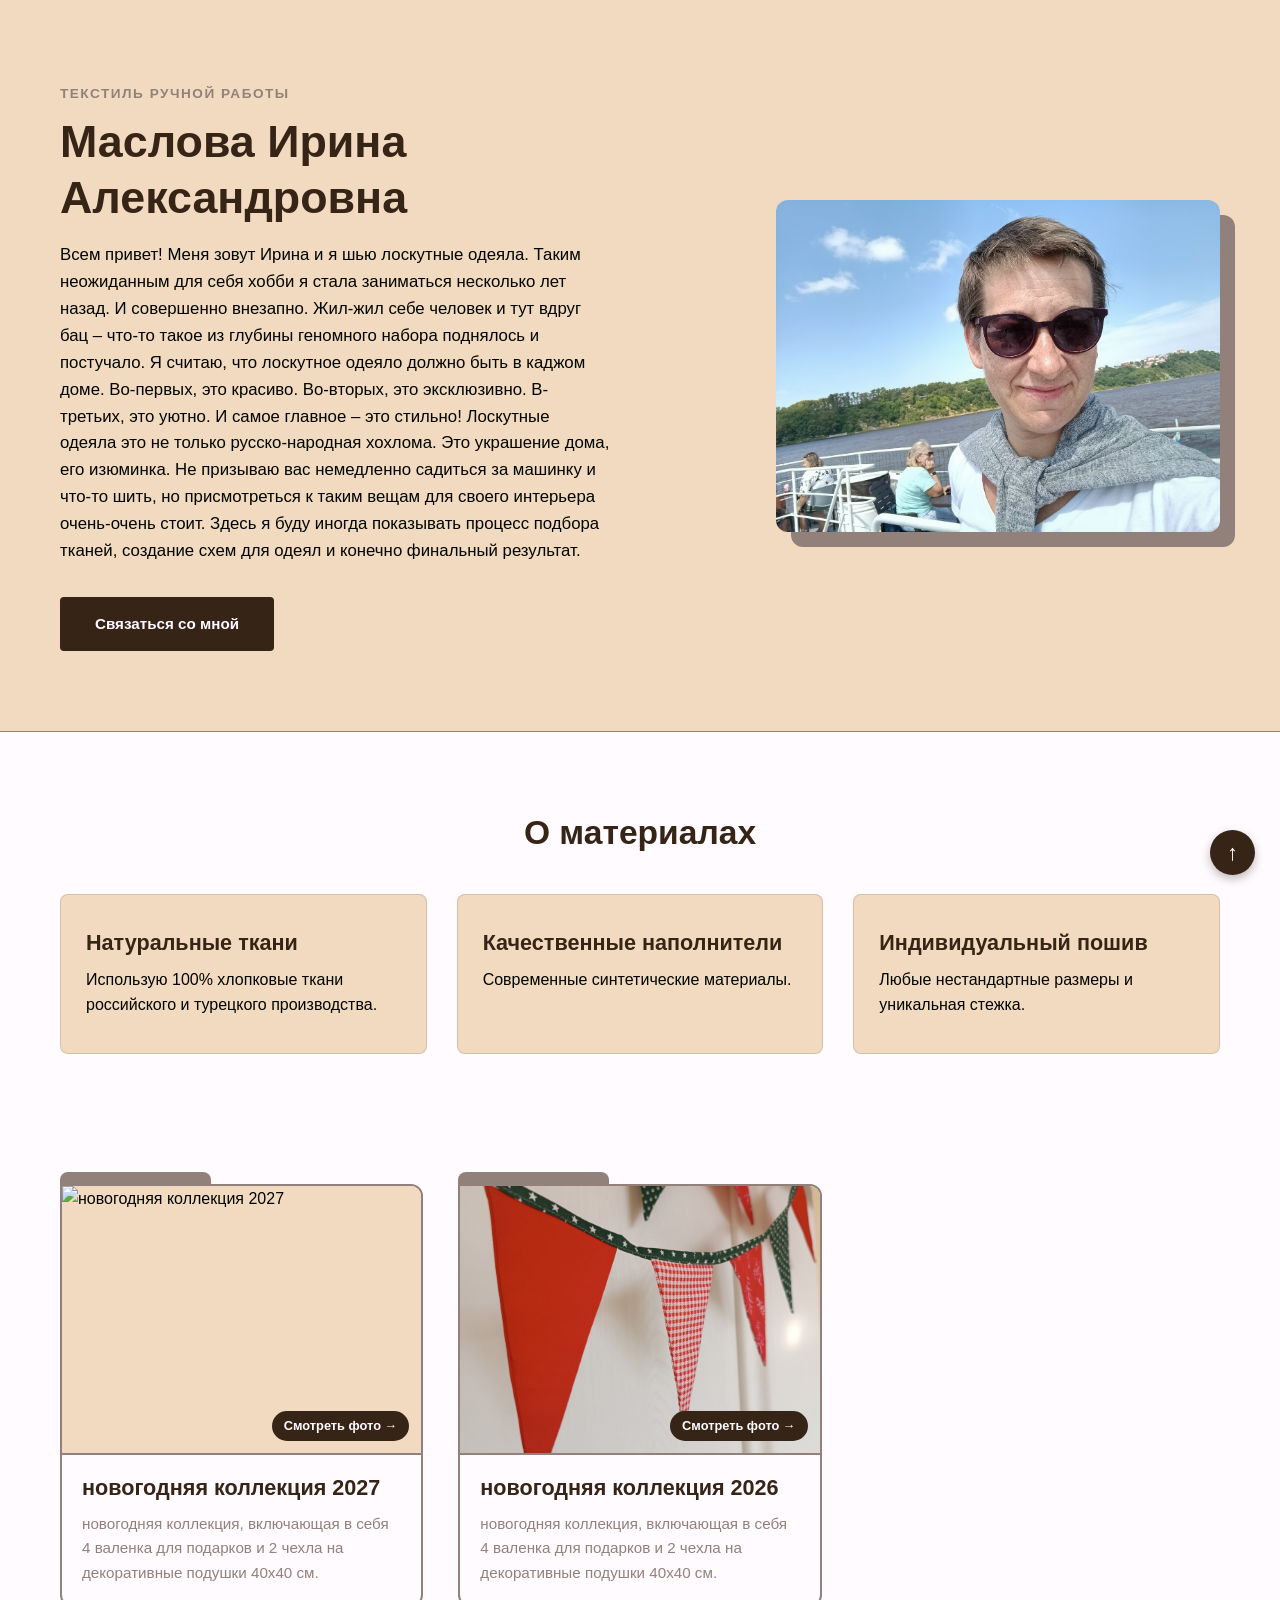
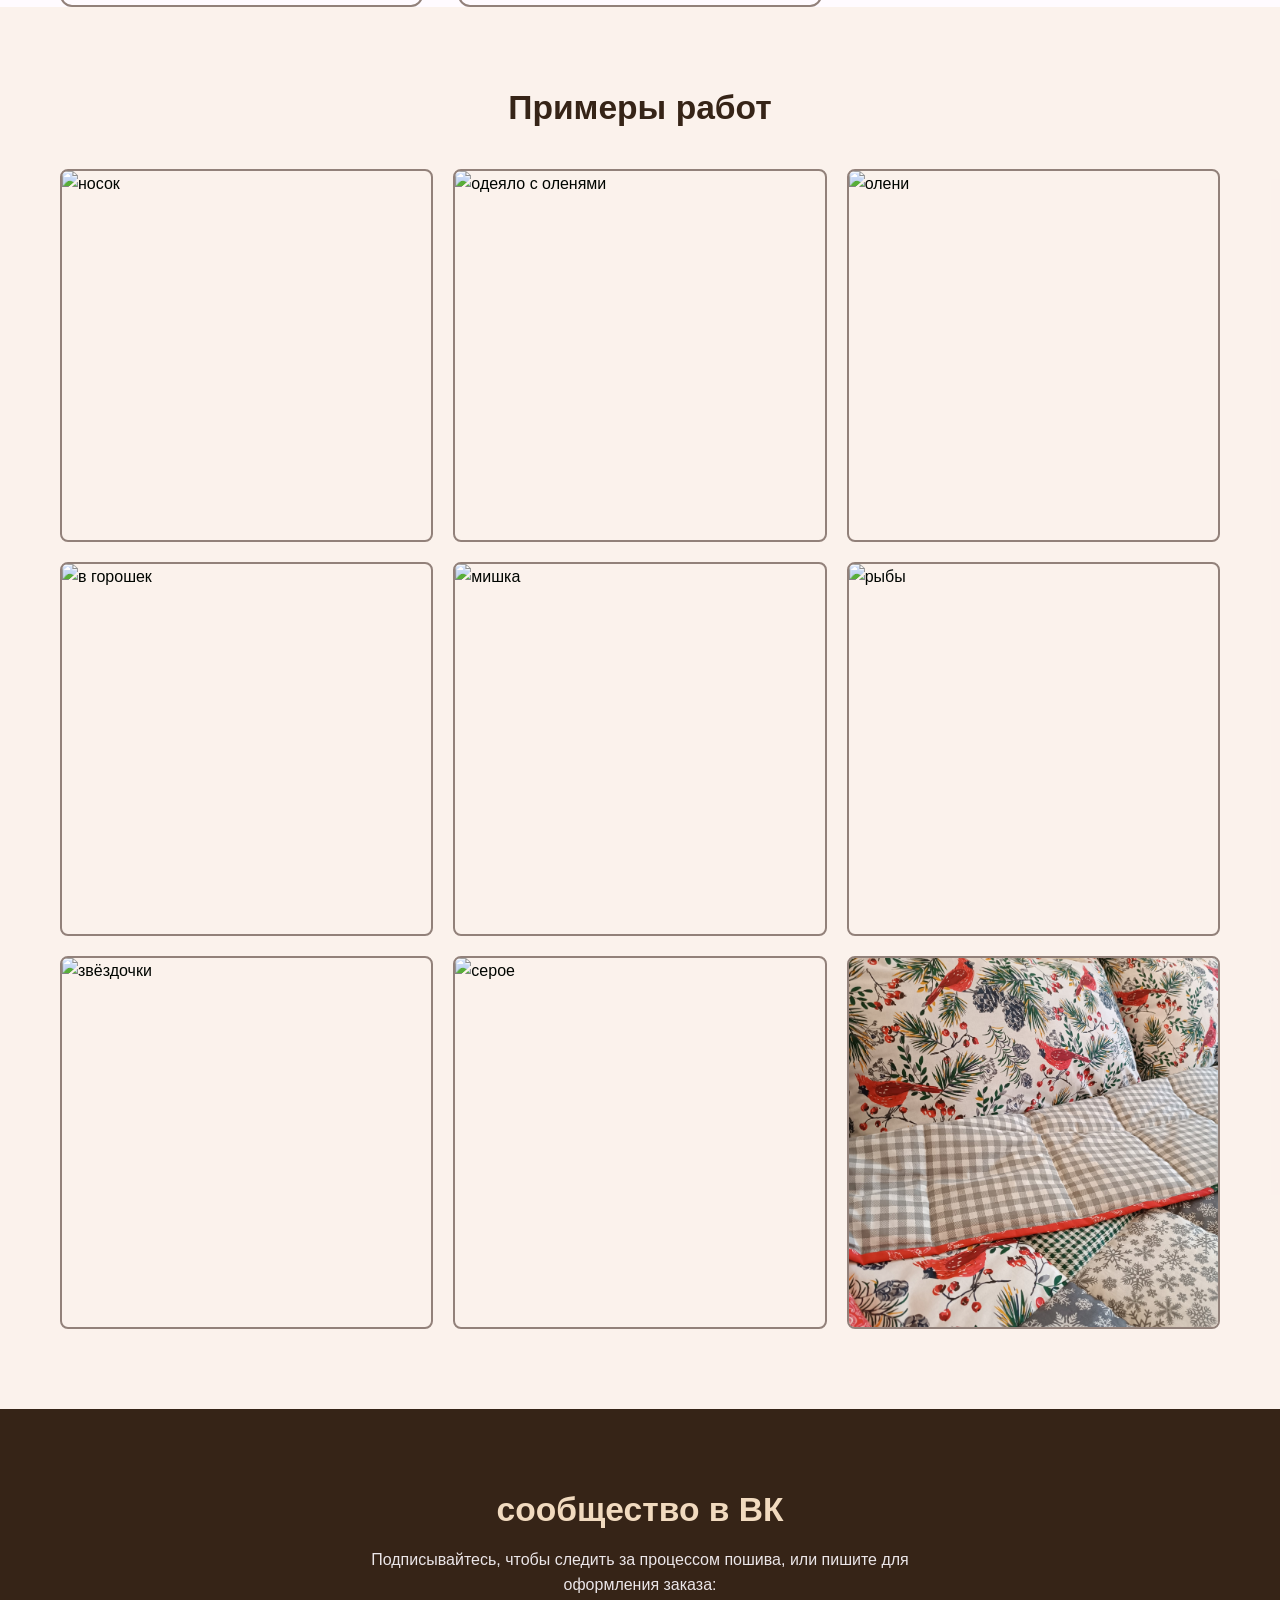
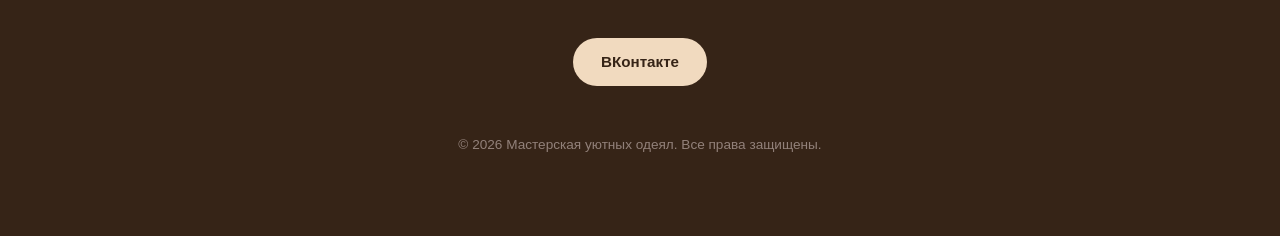
==== index.html @ 084b2f75 "Add files via upload" ====
<!DOCTYPE html>
<html lang="ru">
<head>
    <link rel="icon" type="image/png" href="icon.jpg">
    <meta charset="UTF-8">
    <meta name="viewport" content="width=device-width, initial-scale=1.0">
    <title>Мастерская уютных одеял | Маслова Ирина</title>
    <link rel="stylesheet" href="style for index.css">
</head>
<body>

    <!-- ШАПКА САЙТА (О мастере + портрет) -->
    <header class="hero">
        <div class="container hero-grid">
            <div class="hero-content">
                <span class="subtitle">текстиль ручной работы</span>
                <h1>Маслова Ирина Александровна</h1>
                <p class="bio">
                    Всем привет! Меня зовут Ирина и я шью лоскутные одеяла. Таким неожиданным для себя хобби я стала заниматься несколько лет назад. И совершенно внезапно. Жил-жил себе человек и тут вдруг бац – что-то такое из глубины геномного набора поднялось и постучало.
Я считаю, что лоскутное одеяло должно быть в каджом доме. Во-первых, это красиво. Во-вторых, это эксклюзивно. В-третьих, это уютно. И самое главное – это стильно! Лоскутные одеяла это не только русско-народная хохлома. Это украшение дома, его изюминка. Не призываю вас немедленно садиться за машинку и что-то шить, но присмотреться к таким вещам для своего интерьера очень-очень стоит. Здесь я буду иногда показывать процесс подбора тканей, создание схем для одеял и конечно финальный результат.
                </p>
                <a href="#contacts" class="btn">Связаться со мной</a>
            </div>
            <div class="hero-image">
                <!-- Замените ссылку на реальное фото портрета мастера -->
                <img src="портрет.jpg" alt="Портрет мастера">
            </div>
        </div>
    </header>

    <!-- СОДЕРЖАНИЕ (О работе, материалах, преимуществах) -->
    <section class="about" id="about">
        <div class="container">
            <h2>О материалах</h2>
            <div class="features-grid">
                <div class="feature-card">
                    <h3>Натуральные ткани</h3>
                    <p>Использую 100% хлопковые ткани российского и турецкого производства.</p>
                </div>

                <div class="feature-card">
                    <h3>Качественные наполнители</h3>
                    <p>Современные синтетические материалы.</p>
                </div>

                <div class="feature-card">
                    <h3>Индивидуальный пошив</h3>
                    <p>Любые нестандартные размеры и уникальная стежка.</p>
                </div>
            </div>
        </div>
    </section>

<!-- контейнер папки -->
<div class="container">
    <div class="folders-grid">
        <!-- папка с новогодней коллекцией -->
        <a href="album-1.html" class="photo-block">
            <div class="photo-block-image">
                <img src="foto 10.jpg" alt="новогодняя коллекция 2027" loading="lazy">
                <span class="photo-count">Смотреть фото →</span>
            </div>
            <div class="photo-block-text">
                <h3>новогодняя коллекция 2027</h3>
                <p>новогодняя коллекция, включающая в себя 4 валенка для подарков и 2 чехла на декоративные подушки 40х40 см.</p>
            </div>
        </a>

        <!--папка 2-->
        <a href="album-2.html" class="photo-block">
            <div class="photo-block-image">
                <img src="foto 19.jpg" alt="новогодняя коллекция 2026" loading="lazy">
                <span class="photo-count">Смотреть фото →</span>
            </div>
            <div class="photo-block-text">
                <h3>новогодняя коллекция 2026</h3>
                <p>новогодняя коллекция, включающая в себя 4 валенка для подарков и 2 чехла на декоративные подушки 40х40 см.</p>
            </div>
        </a>

        </a>
    </div>
</div>

    <!-- ГАЛЕРЕЯ РАБОТ -->
    <section class="gallery" id="gallery">
        <div class="container">
            <h2>Примеры работ</h2>
            <div class="gallery-grid">
                <!-- Замените ссылки на реальные фото одеял -->
                <div class="gallery-item">
                    <img src="foto 1 'носок'.jpg" alt="носок">
                </div>
                <div class="gallery-item">
                    <img src="foto 2.jpg" alt="одеяло с оленями">
                </div>
                <div class="gallery-item">
                    <img src="foto 3.jpg" alt="олени">
                </div>
                <div class="gallery-item">
                    <img src="foto 4.jpg" alt="в горошек">
                </div>
                <div class="gallery-item">
                    <img src="foto 14.png" alt="мишка">
                </div>
                <div class="gallery-item">
                    <img src="foto 6.jpg" alt="рыбы">
                </div>
                <div class="gallery-item">
                    <img src="foto 9.jpg" alt="звёздочки">
                </div>
                <div class="gallery-item">
                    <img src="foto 5.jpg" alt="серое">
                </div>

                <div class="gallery-item">
                    <img src="foto 20.jpg" alt="с птицами">
                </div>
            </div>
        </div>
    </section>

    <!-- БЛОК ССЫЛОК НА ОФИЦИАЛЬНЫЕ СТРАНИЦЫ -->
    <footer class="contacts" id="contacts">
        <div class="container">
            <h2>сообщество в ВК</h2>
            <p class="contacts-desc">Подписывайтесь, чтобы следить за процессом пошива, или пишите для оформления заказа:</p>
            <div class="social-links">
                <a href="https://vk.ru/club227443280" target="_blank" class="social-btn">ВКонтакте</a>
            </div>
            <p class="copyright">© 2026 Мастерская уютных одеял. Все права защищены.</p>
        </div>
    </footer>

    <a href="#" class="back-to-top" title="Наверх">↑</a>

</body>
</html>
---- style for index.css ----
/* ЦВЕТОВАЯ ПАЛИТРА */
:root {
    --snow: #FFFBFF;         /* Светлый фон */
    --almond-cream: #F1DABF; /* Теплый кремовый акцент */
    --taupe: #92817A;        /* Приглушенный серо-коричневый */
    --dark-coffee: #362417;  /* Основной темный цвет (заголовки, футер) */
    --black: #000500;        /* Глубокий черный для основного текста */
}

/* БАЗОВЫЕ НАСТРОЙКИ */
* {
    margin: 0;
    padding: 0;
    box-sizing: border-box;
}

html {
    scroll-behavior: smooth;
}

body {
    font-family: Tahoma, Verdana, Geneva, sans-serif;
    background-color: var(--snow);
    color: var(--black);
    line-height: 1.6;
}

h1, h2, h3 {
    font-family: Tahoma, Verdana, Geneva, sans-serif;
    color: var(--dark-coffee);
    font-weight: bold;
    line-height: 1.25;
}

h1 {
    font-size: 2.8rem;
    margin-bottom: 1rem;
}

h2 {
    font-size: 2.1rem;
    text-align: center;
    margin-bottom: 2.5rem;
}

h3 {
    font-size: 1.35rem;
    margin-bottom: 0.6rem;
}

.container {
    width: 100%;
    max-width: 1200px;
    margin: 0 auto;
    padding: 0 20px;
}

section, header, footer {
    padding: 80px 0;
}

/* 1. ШАПКА ГЛАВНОЙ СТРАНИЦЫ */
.hero {
    background-color: var(--almond-cream);
    border-bottom: 1px solid var(--taupe);
}

.hero-grid {
    display: grid;
    grid-template-columns: 1.2fr 0.8fr;
    gap: 50px;
    align-items: center;
}

.subtitle {
    display: inline-block;
    text-transform: uppercase;
    letter-spacing: 1.5px;
    font-size: 0.85rem;
    color: var(--taupe);
    font-weight: bold;
    margin-bottom: 0.6rem;
}

.bio {
    font-size: 1.05rem;
    margin-bottom: 2rem;
    color: var(--black);
    max-width: 550px;
}

.btn {
    display: inline-block;
    background-color: var(--dark-coffee);
    color: var(--snow);
    padding: 15px 35px;
    text-decoration: none;
    border-radius: 4px;
    font-weight: bold;
    font-size: 0.95rem;
    transition: background-color 0.3s ease, transform 0.2s ease;
}

.btn:hover {
    background-color: var(--black);
    transform: translateY(-2px);
}

.hero-image img {
    width: 100%;
    height: auto;
    border-radius: 12px;
    box-shadow: 15px 15px 0px var(--taupe);
    display: block;
}

/* 2. СОДЕРЖАНИЕ (О РАБОТЕ) */
.about {
    background-color: var(--snow);
}

.features-grid {
    display: grid;
    grid-template-columns: repeat(3, 1fr);
    gap: 30px;
}

.feature-card {
    background-color: var(--almond-cream);
    padding: 35px 25px;
    border-radius: 8px;
    border: 1px solid rgba(146, 129, 122, 0.3);
    transition: transform 0.3s ease;
}

.feature-card:hover {
    transform: translateY(-5px);
}

/* 3. ГАЛЕРЕЯ: ПАПКИ НА ГЛАВНОЙ СТРАНИЦЕ */
.gallery {
    background-color: rgba(241, 218, 191, 0.3);
}

.folders-grid {
    display: grid;
    grid-template-columns: repeat(3, 1fr);
    gap: 35px;
    padding-top: 15px;
}

.folder-card,
.photo-block {
    position: relative;
    display: block;
    text-decoration: none;
    color: var(--black);
    background-color: var(--snow);
    border: 2px solid var(--taupe);
    border-radius: 0 12px 12px 12px;
    width: 100%;
    transition: transform 0.3s ease, box-shadow 0.3s ease, border-color 0.3s ease;
}

/* Ограничение размера, если папка стоит отдельно вне сетки */
.photo-block {
    /* Отступ для второго ряда папок */
    .container + .container .folders-grid,
    .folders-grid + .folders-grid {
    margin-top: 35px;
}

    margin-top: 35px; /* Отступ сверху от предыдущего ряда папок */
}

/* Визуальный "язычок" папки сверху слева */
.folder-card::before,
.photo-block::before {
    content: "";
    position: absolute;
    top: -14px;
    left: -2px;
    width: 42%;
    height: 14px;
    background-color: var(--taupe);
    border-radius: 8px 8px 0 0;
    transition: background-color 0.3s ease;
}

.folder-card:hover,
.photo-block:hover {
    transform: translateY(-6px);
    box-shadow: 0 12px 24px rgba(54, 36, 23, 0.15);
    border-color: var(--dark-coffee);
}

.folder-card:hover::before,
.photo-block:hover::before {
    background-color: var(--dark-coffee);
}

.folder-cover,
.photo-block-image {
    position: relative;
    width: 100%;
    aspect-ratio: 4 / 3;
    overflow: hidden;
    border-radius: 0 10px 0 0;
    background-color: var(--almond-cream);
    border-bottom: 2px solid var(--taupe);
}

.folder-cover img,
.photo-block-image img {
    width: 100%;
    height: 100%;
    object-fit: cover;
    display: block;
    transition: transform 0.4s ease;
}

.folder-card:hover .folder-cover img,
.photo-block:hover .photo-block-image img {
    transform: scale(1.05);
}

.folder-badge,
.photo-count {
    position: absolute;
    bottom: 12px;
    right: 12px;
    background-color: var(--dark-coffee);
    color: var(--snow);
    padding: 5px 12px;
    border-radius: 20px;
    font-size: 0.8rem;
    font-weight: bold;
}

.folder-info,
.photo-block-text {
    padding: 20px;
}

.folder-info p,
.photo-block-text p {
    font-size: 0.95rem;
    color: var(--taupe);
}

/* 4. ВНУТРЕННЯЯ СТРАНИЦА ПАПКИ (АЛЬБОМА) */
.album-header {
    background-color: var(--almond-cream);
    border-bottom: 1px solid var(--taupe);
    padding: 50px 0;
}

.back-link {
    display: inline-block;
    color: var(--dark-coffee);
    text-decoration: none;
    font-weight: bold;
    margin-bottom: 1.2rem;
    padding: 8px 16px;
    background-color: var(--snow);
    border-radius: 4px;
    border: 1px solid var(--taupe);
    transition: all 0.2s ease;
}

.back-link:hover {
    background-color: var(--dark-coffee);
    color: var(--snow);
}

.album-desc {
    font-size: 1.05rem;
    max-width: 700px;
}

.gallery-grid {
    display: grid;
    grid-template-columns: repeat(3, 1fr);
    gap: 20px;
}

.gallery-item {
    overflow: hidden;
    border-radius: 8px;
    aspect-ratio: 1 / 1;
    border: 2px solid var(--taupe);
}

.gallery-item img {
    width: 100%;
    height: 100%;
    object-fit: cover;
    transition: transform 0.4s ease;
    display: block;
}

.gallery-item:hover img {
    transform: scale(1.05);
}

/* 5. ССЫЛКИ НА ОФИЦИАЛЬНЫЕ СТРАНИЦЫ (ФУТЕР) */
.contacts {
    background-color: var(--dark-coffee);
    color: var(--snow);
    text-align: center;
}

.contacts h2 {
    color: var(--almond-cream);
    margin-bottom: 1rem;
}

.contacts-desc {
    max-width: 600px;
    margin: 0 auto 2.5rem auto;
    color: var(--snow);
    opacity: 0.9;
}

.social-links {
    display: flex;
    justify-content: center;
    flex-wrap: wrap;
    gap: 15px;
    margin-bottom: 3rem;
}

.social-btn {
    color: var(--dark-coffee);
    background-color: var(--almond-cream);
    text-decoration: none;
    padding: 12px 28px;
    border-radius: 30px;
    font-weight: bold;
    font-size: 0.95rem;
    transition: all 0.3s ease;
}

.social-btn:hover {
    background-color: var(--taupe);
    color: var(--snow);
}

.copyright {
    font-size: 0.85rem;
    color: var(--taupe);
}

/* КНОПКА НАВЕРХ */
.back-to-top {
    position: fixed;
    bottom: 25px;
    right: 25px;
    width: 45px;
    height: 45px;
    background-color: var(--dark-coffee);
    color: var(--snow);
    text-decoration: none;
    border-radius: 50%;
    display: flex;
    align-items: center;
    justify-content: center;
    font-size: 22px;
    box-shadow: 0 4px 10px rgba(54, 36, 23, 0.3);
    z-index: 1000;
    transition: background-color 0.3s, transform 0.2s;
}

.back-to-top:hover {
    background-color: var(--black);
    transform: translateY(-3px);
}

/* =========================================
   АДАПТАЦИЯ ПОД НОУТБУКИ, ПЛАНШЕТЫ И ТЕЛЕФОНЫ
   ========================================= */

@media (max-width: 992px) {
    h1 {
        font-size: 2.3rem;
    }
    .hero-grid {
        gap: 30px;
    }
    .features-grid, .folders-grid, .gallery-grid {
        grid-template-columns: repeat(2, 1fr);
    }
}

@media (max-width: 768px) {
    section, header, footer {
        padding: 50px 0;
    }
    h1 {
        font-size: 1.9rem;
    }
    h2 {
        font-size: 1.65rem;
    }
    .hero-grid {
        grid-template-columns: 1fr;
        text-align: center;
    }
    .bio {
        margin: 0 auto 2rem auto;
    }
    .hero-image {
        max-width: 350px;
        margin: 0 auto;
    }
    .hero-image img {
        box-shadow: 10px 10px 0px var(--taupe);
    }
    .features-grid, .folders-grid, .gallery-grid {
        grid-template-columns: 1fr;
    }
    .social-links {
        flex-direction: column;
        align-items: center;
    }
    .social-btn {
        width: 100%;
        max-width: 280px;
    }
}
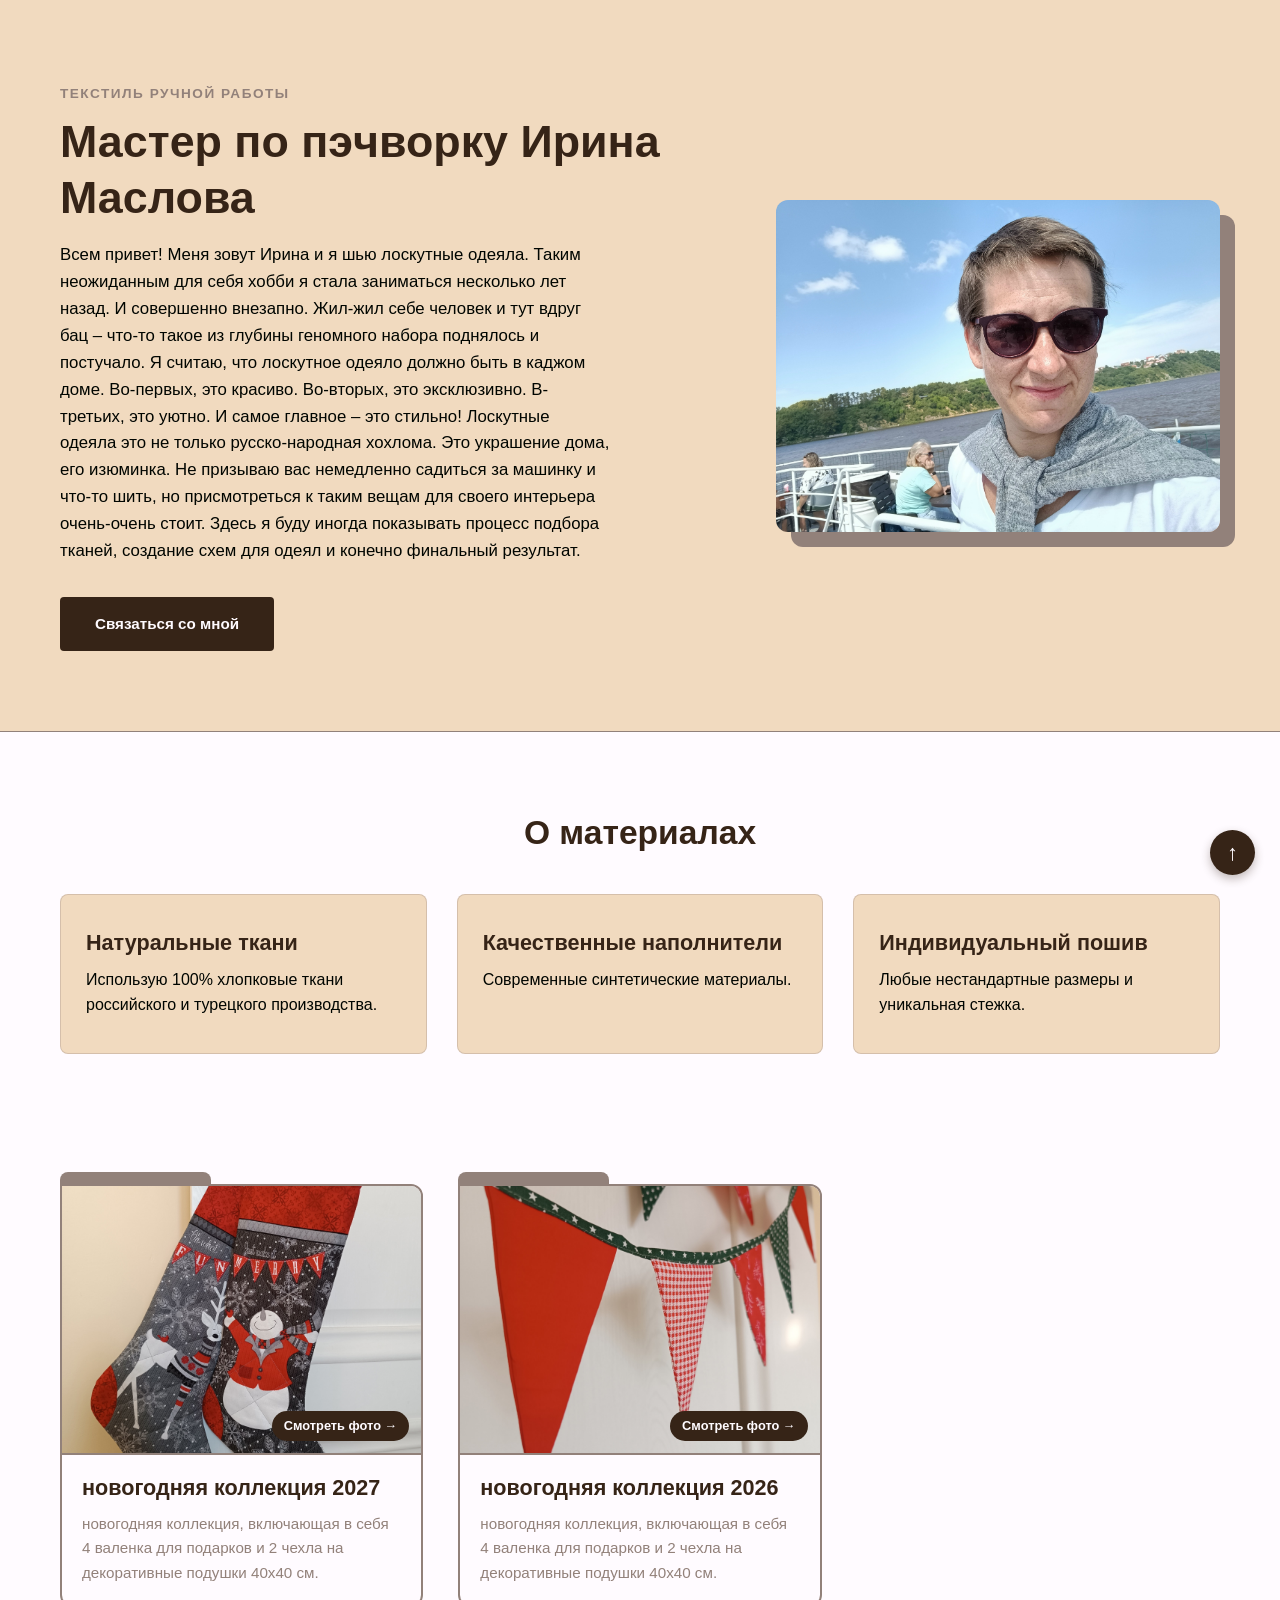
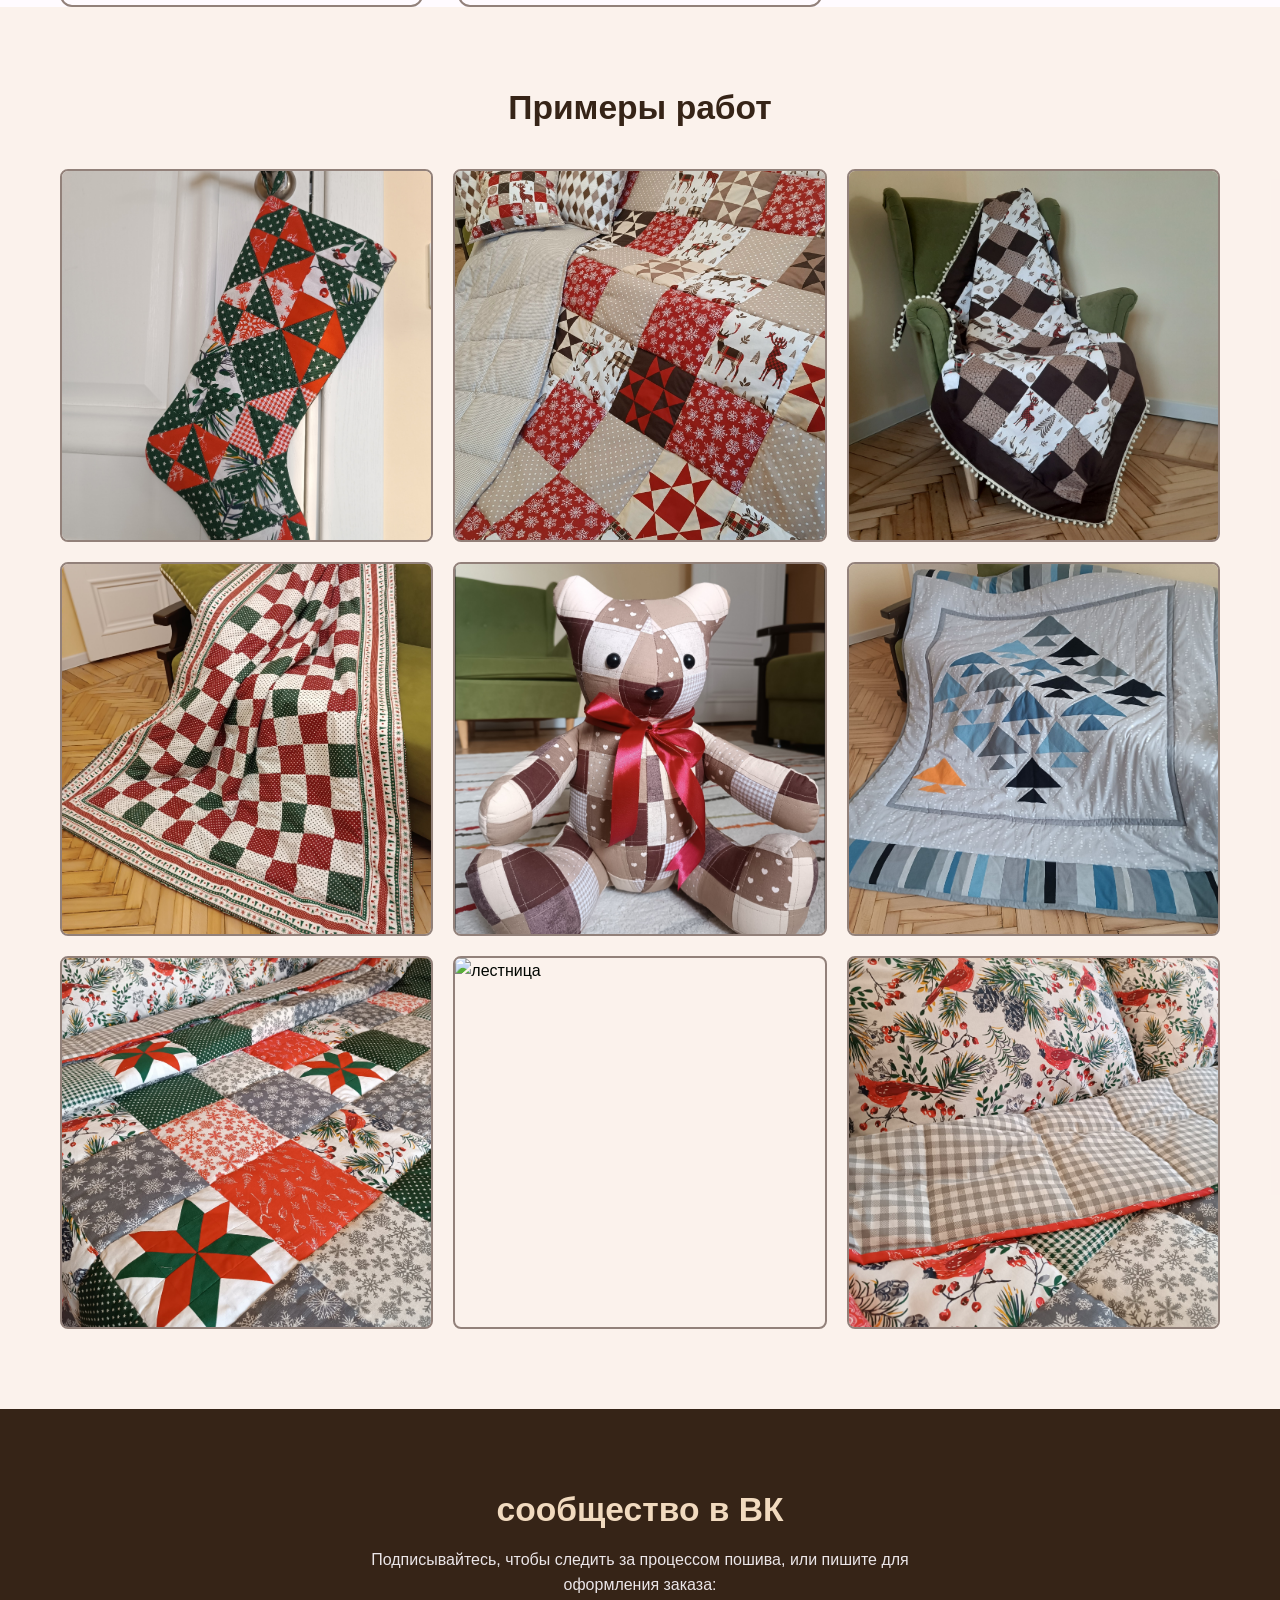
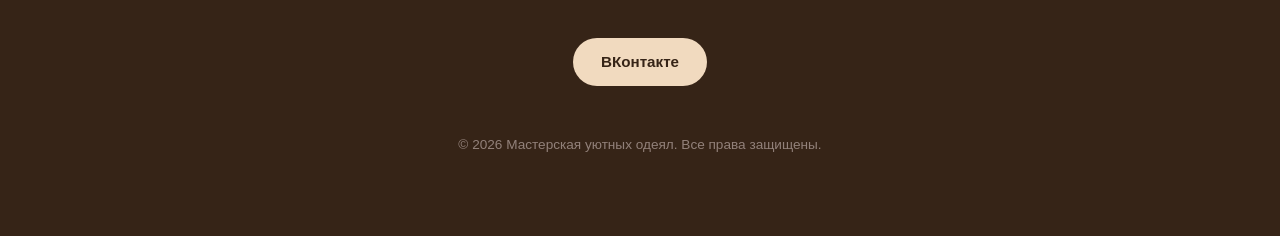
==== commit 0603959a: "Update index.html" ====
--- a/index.html
+++ b/index.html
@@ -14,7 +14,7 @@
         <div class="container hero-grid">
             <div class="hero-content">
                 <span class="subtitle">текстиль ручной работы</span>
-                <h1>Маслова Ирина Александровна</h1>
+                <h1>Мастер по пэчворку Ирина Маслова</h1>
                 <p class="bio">
                     Всем привет! Меня зовут Ирина и я шью лоскутные одеяла. Таким неожиданным для себя хобби я стала заниматься несколько лет назад. И совершенно внезапно. Жил-жил себе человек и тут вдруг бац – что-то такое из глубины геномного набора поднялось и постучало.
 Я считаю, что лоскутное одеяло должно быть в каджом доме. Во-первых, это красиво. Во-вторых, это эксклюзивно. В-третьих, это уютно. И самое главное – это стильно! Лоскутные одеяла это не только русско-народная хохлома. Это украшение дома, его изюминка. Не призываю вас немедленно садиться за машинку и что-то шить, но присмотреться к таким вещам для своего интерьера очень-очень стоит. Здесь я буду иногда показывать процесс подбора тканей, создание схем для одеял и конечно финальный результат.
@@ -110,7 +110,7 @@
                     <img src="foto 9.jpg" alt="звёздочки">
                 </div>
                 <div class="gallery-item">
-                    <img src="foto 5.jpg" alt="серое">
+                    <img src="на лестнице" alt="лестница">
                 </div>
 
                 <div class="gallery-item">
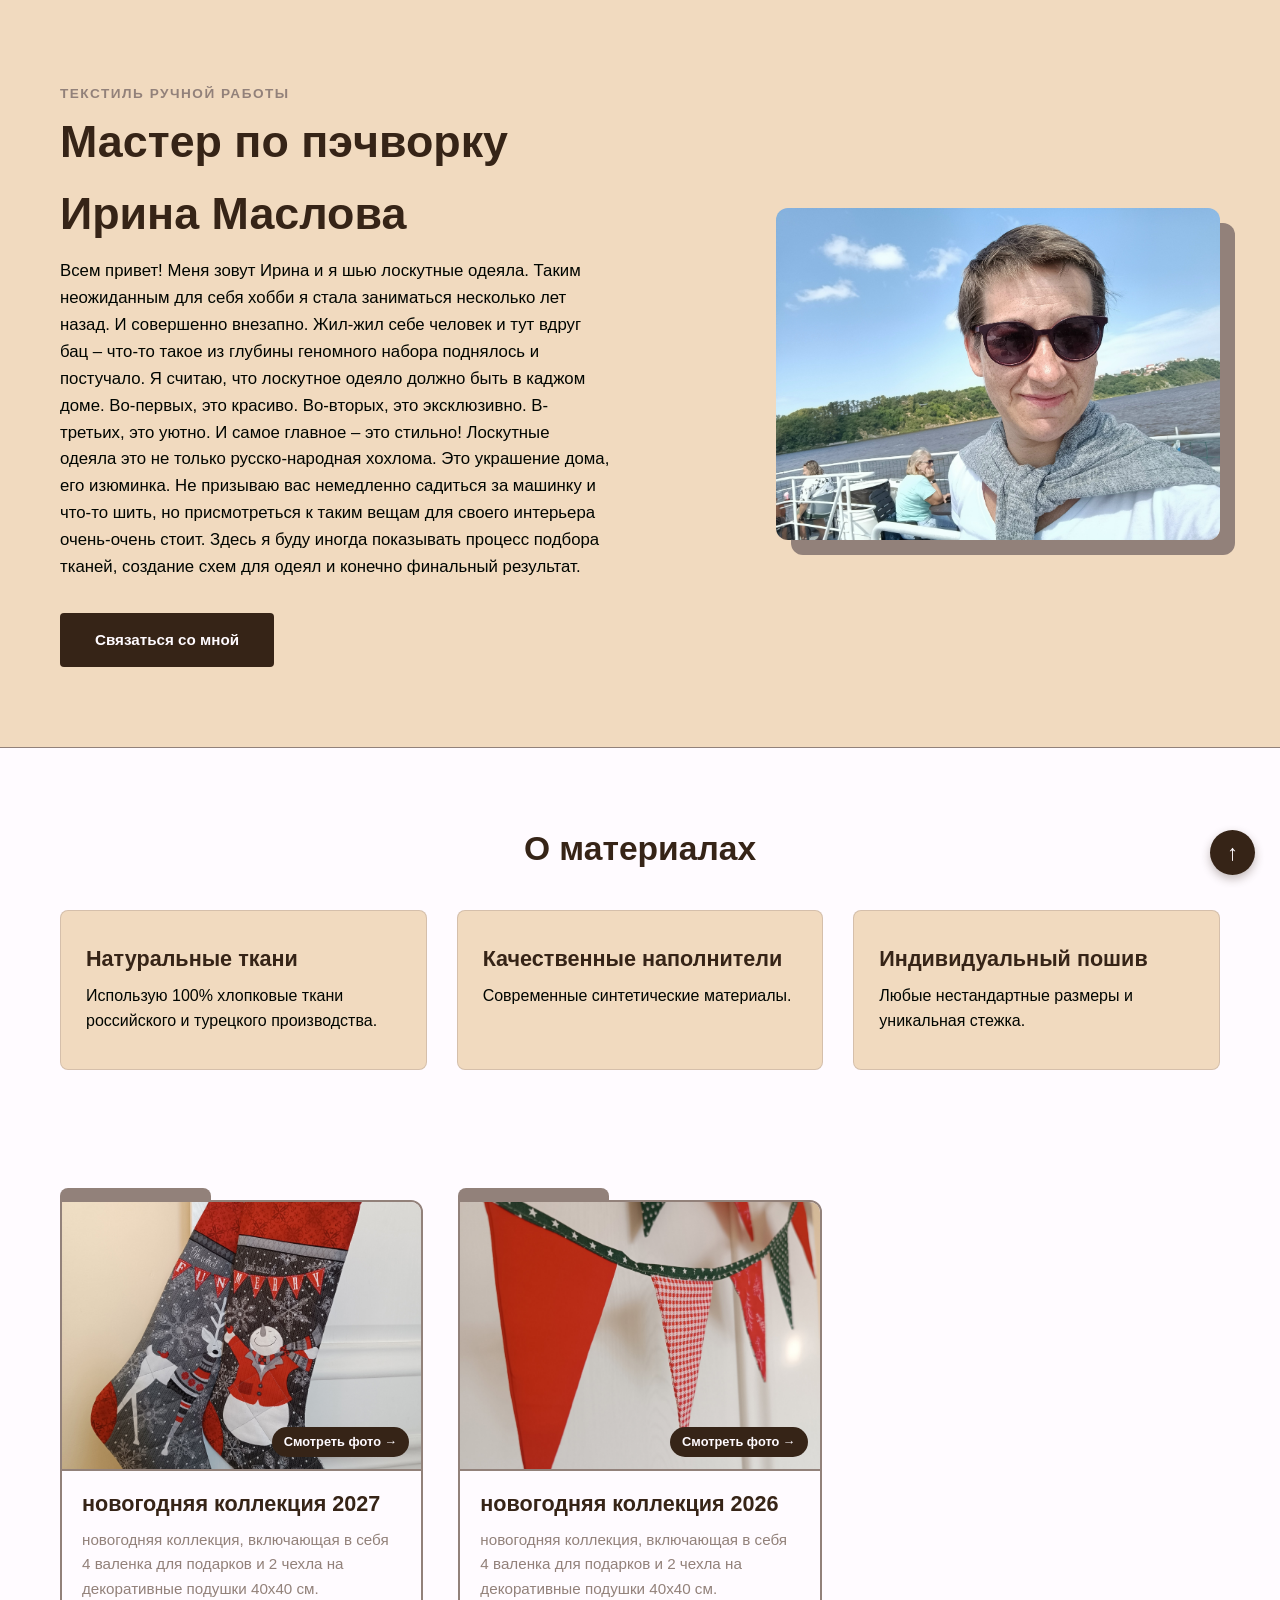
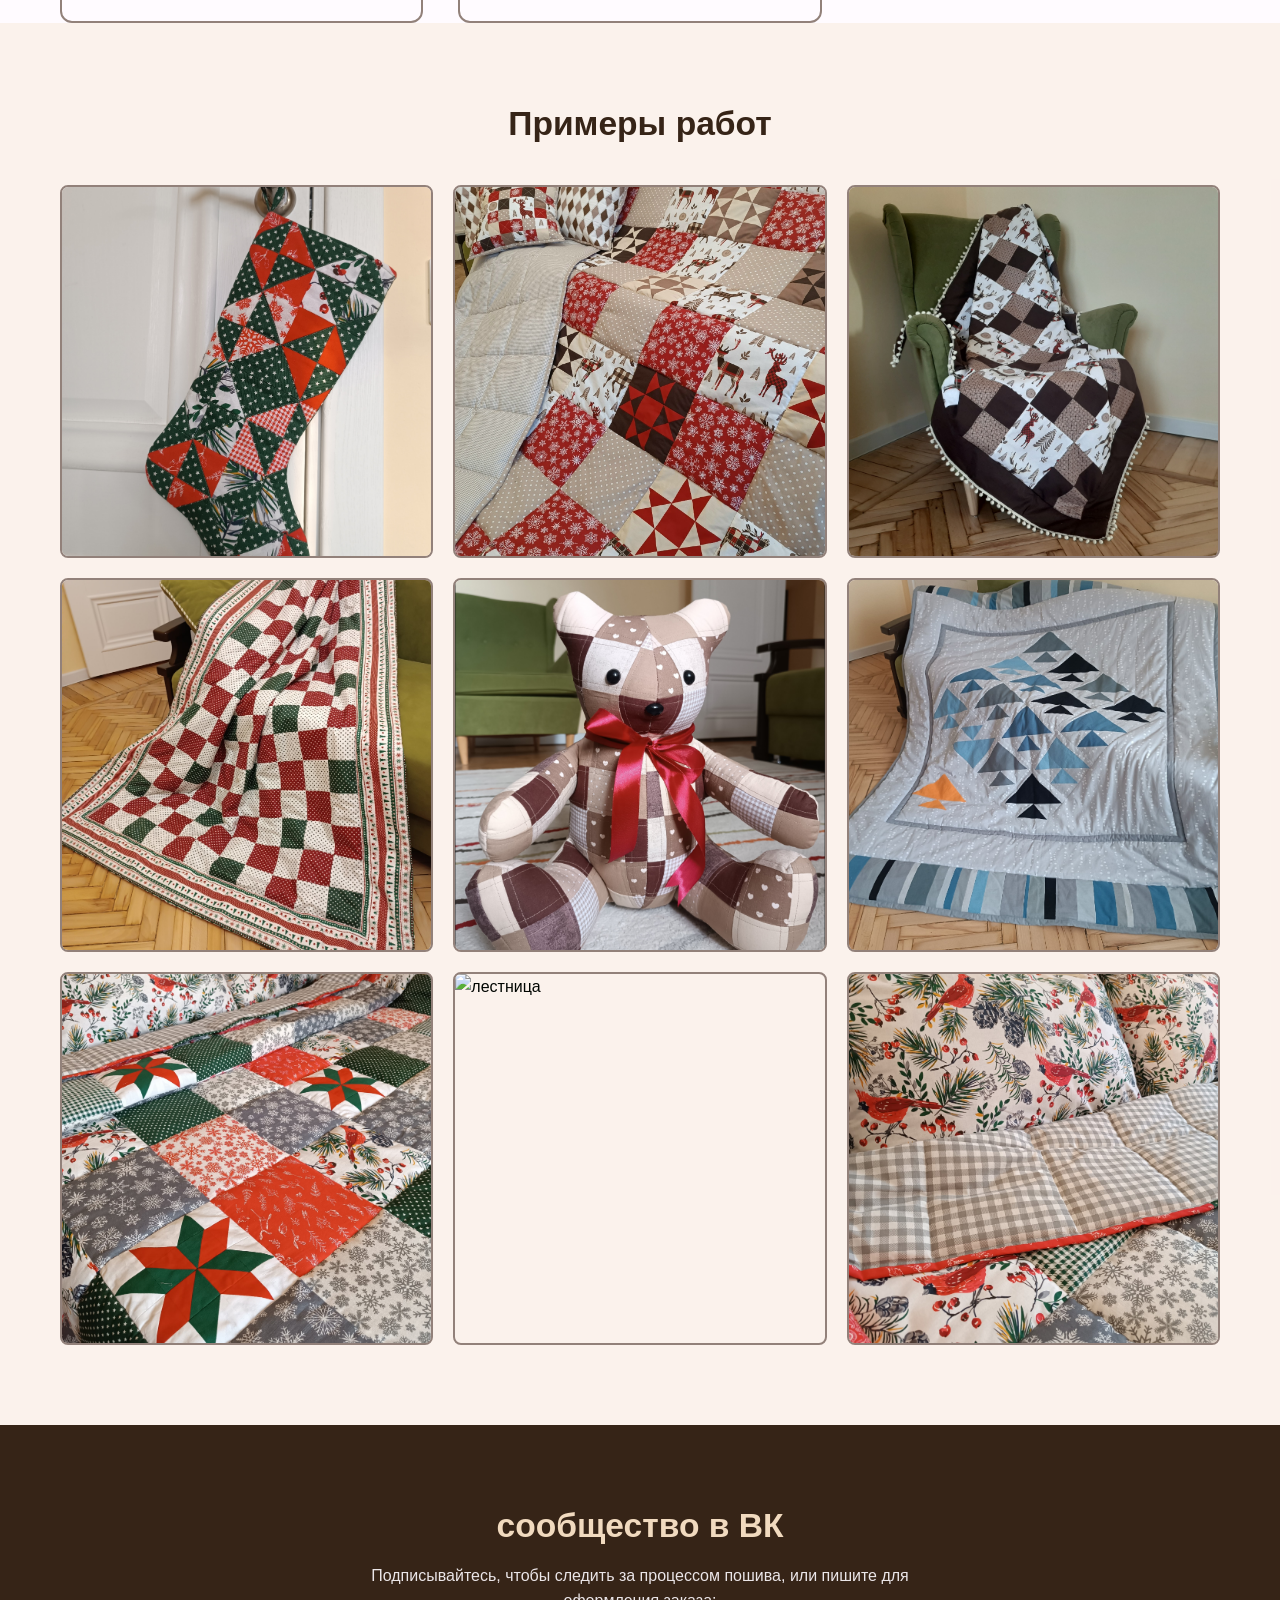
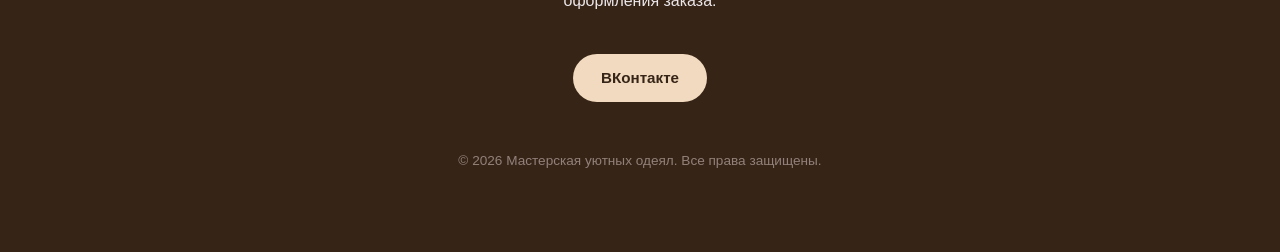
==== commit 9dc3f116: "Update index.html" ====
--- a/index.html
+++ b/index.html
@@ -14,7 +14,8 @@
         <div class="container hero-grid">
             <div class="hero-content">
                 <span class="subtitle">текстиль ручной работы</span>
-                <h1>Мастер по пэчворку Ирина Маслова</h1>
+                <h1>Мастер по пэчворку</h1>
+                <h1>Ирина Маслова</h1>
                 <p class="bio">
                     Всем привет! Меня зовут Ирина и я шью лоскутные одеяла. Таким неожиданным для себя хобби я стала заниматься несколько лет назад. И совершенно внезапно. Жил-жил себе человек и тут вдруг бац – что-то такое из глубины геномного набора поднялось и постучало.
 Я считаю, что лоскутное одеяло должно быть в каджом доме. Во-первых, это красиво. Во-вторых, это эксклюзивно. В-третьих, это уютно. И самое главное – это стильно! Лоскутные одеяла это не только русско-народная хохлома. Это украшение дома, его изюминка. Не призываю вас немедленно садиться за машинку и что-то шить, но присмотреться к таким вещам для своего интерьера очень-очень стоит. Здесь я буду иногда показывать процесс подбора тканей, создание схем для одеял и конечно финальный результат.
@@ -110,7 +111,7 @@
                     <img src="foto 9.jpg" alt="звёздочки">
                 </div>
                 <div class="gallery-item">
-                    <img src="на лестнице" alt="лестница">
+                    <img src="на лестнице.jpg" alt="лестница">
                 </div>
 
                 <div class="gallery-item">
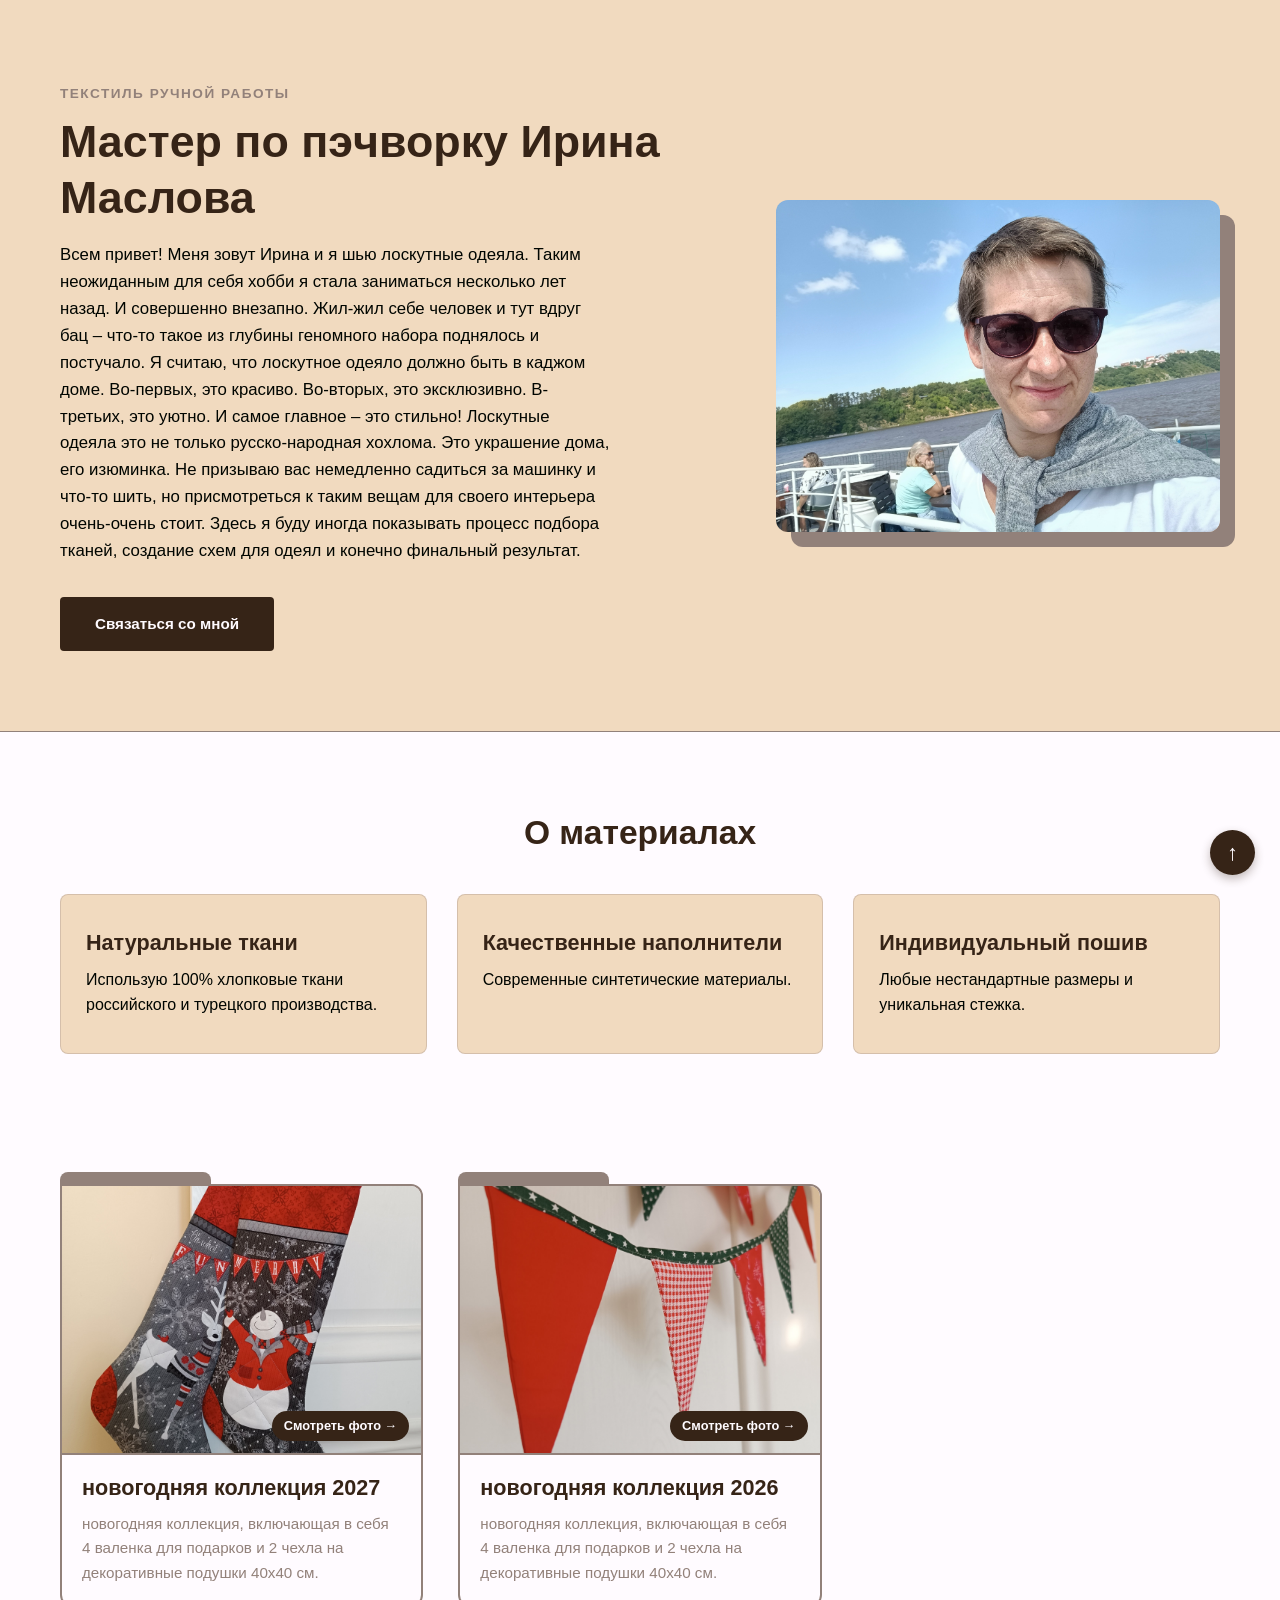
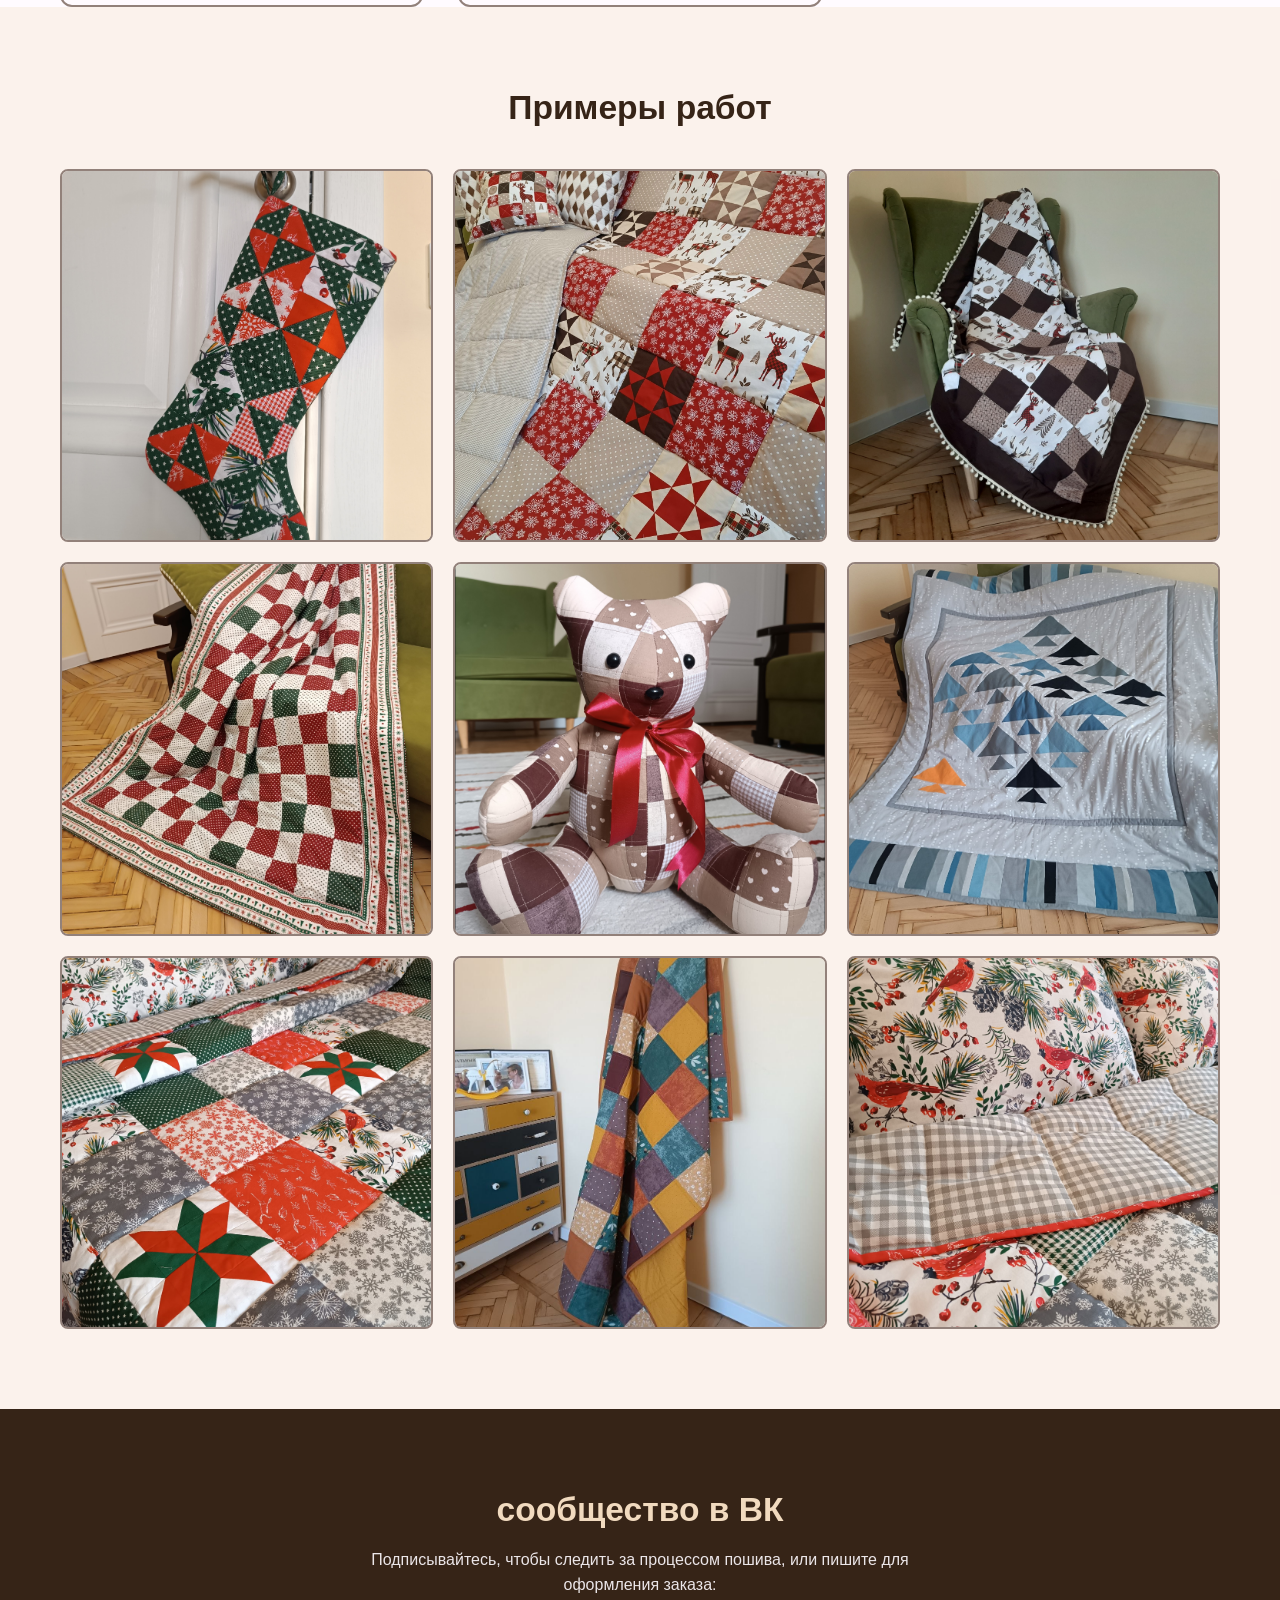
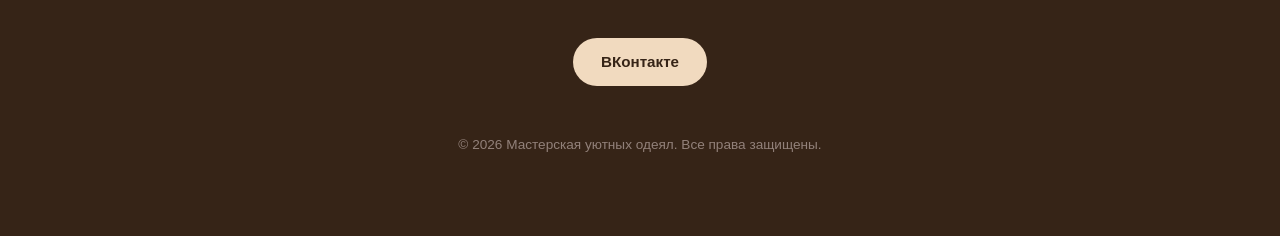
==== commit fd4bd9ab: "Add files via upload" ====
--- a/index.html
+++ b/index.html
@@ -14,8 +14,7 @@
         <div class="container hero-grid">
             <div class="hero-content">
                 <span class="subtitle">текстиль ручной работы</span>
-                <h1>Мастер по пэчворку</h1>
-                <h1>Ирина Маслова</h1>
+                <h1>Мастер по пэчворку Ирина Маслова</h1>
                 <p class="bio">
                     Всем привет! Меня зовут Ирина и я шью лоскутные одеяла. Таким неожиданным для себя хобби я стала заниматься несколько лет назад. И совершенно внезапно. Жил-жил себе человек и тут вдруг бац – что-то такое из глубины геномного набора поднялось и постучало.
 Я считаю, что лоскутное одеяло должно быть в каджом доме. Во-первых, это красиво. Во-вторых, это эксклюзивно. В-третьих, это уютно. И самое главное – это стильно! Лоскутные одеяла это не только русско-народная хохлома. Это украшение дома, его изюминка. Не призываю вас немедленно садиться за машинку и что-то шить, но присмотреться к таким вещам для своего интерьера очень-очень стоит. Здесь я буду иногда показывать процесс подбора тканей, создание схем для одеял и конечно финальный результат.
@@ -111,7 +110,7 @@
                     <img src="foto 9.jpg" alt="звёздочки">
                 </div>
                 <div class="gallery-item">
-                    <img src="на лестнице.jpg" alt="лестница">
+                    <img src="на лестице.jpg" alt="лестница">
                 </div>
 
                 <div class="gallery-item">
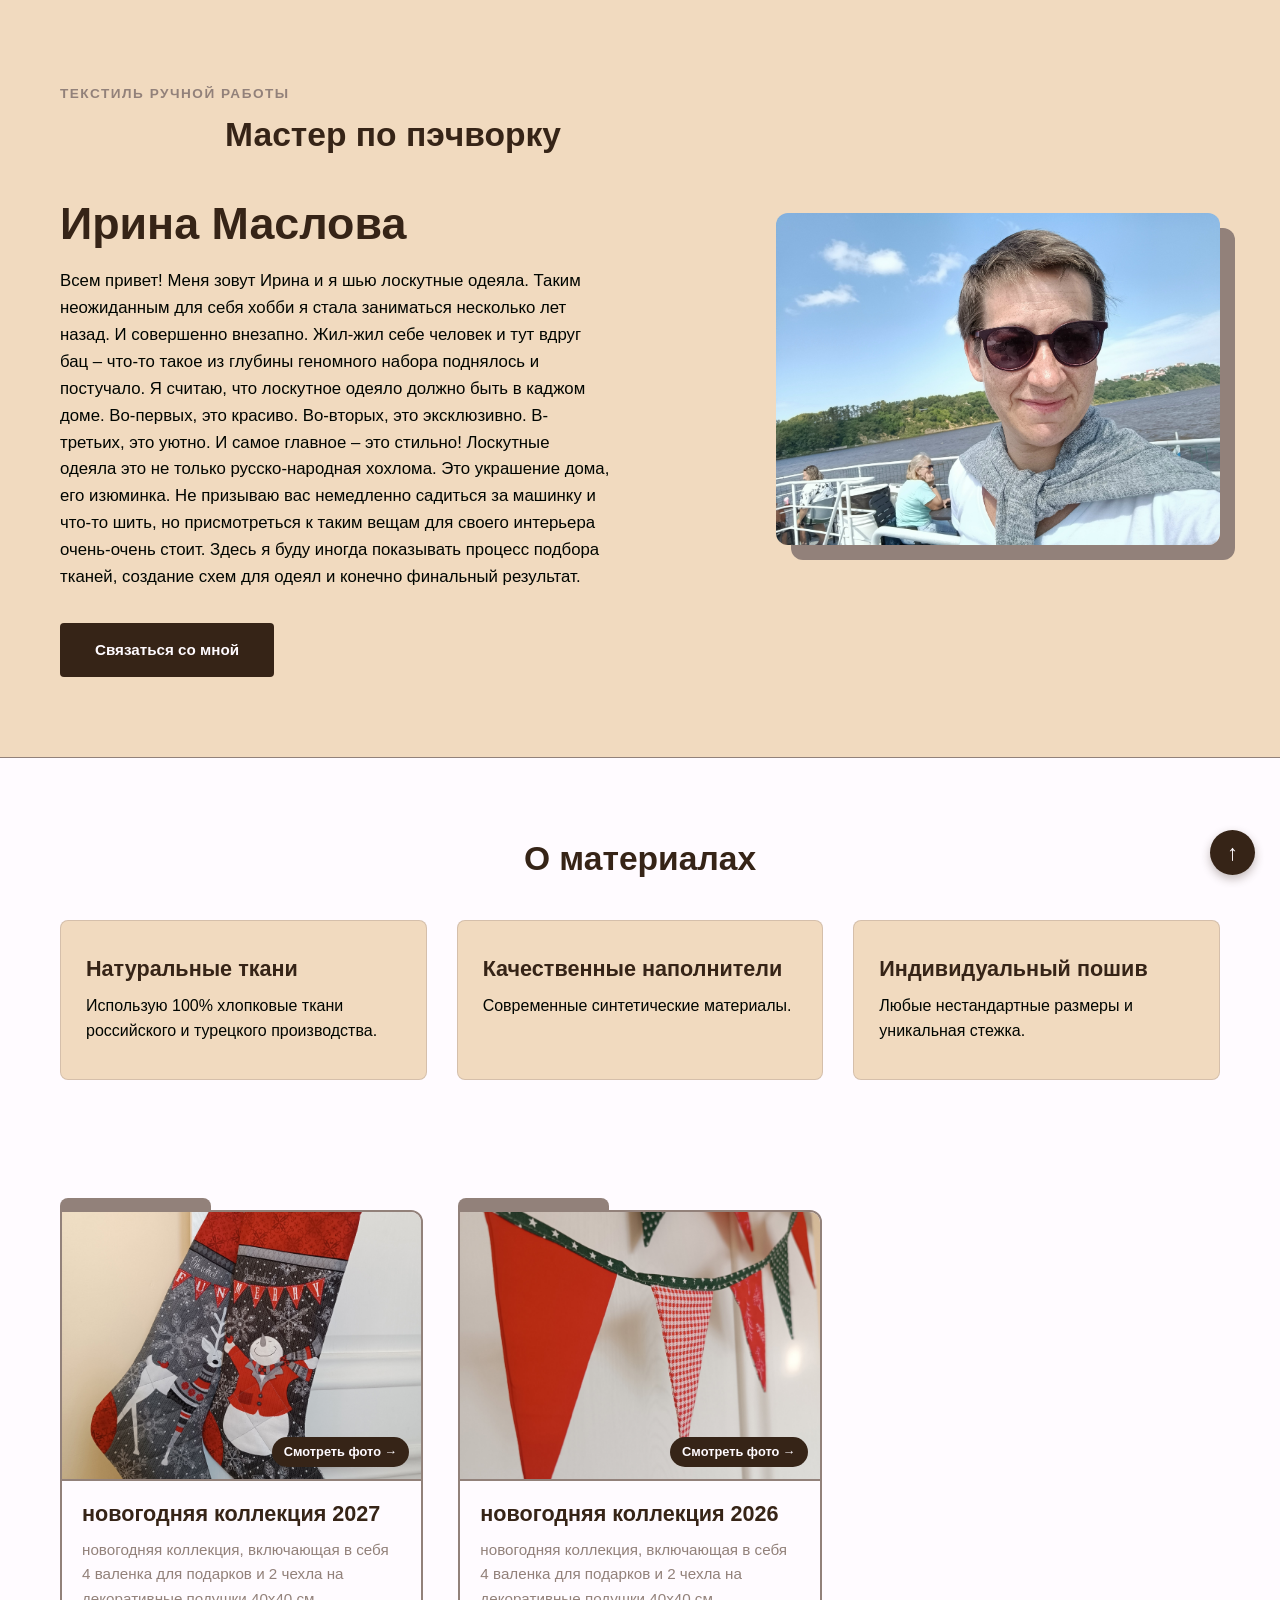
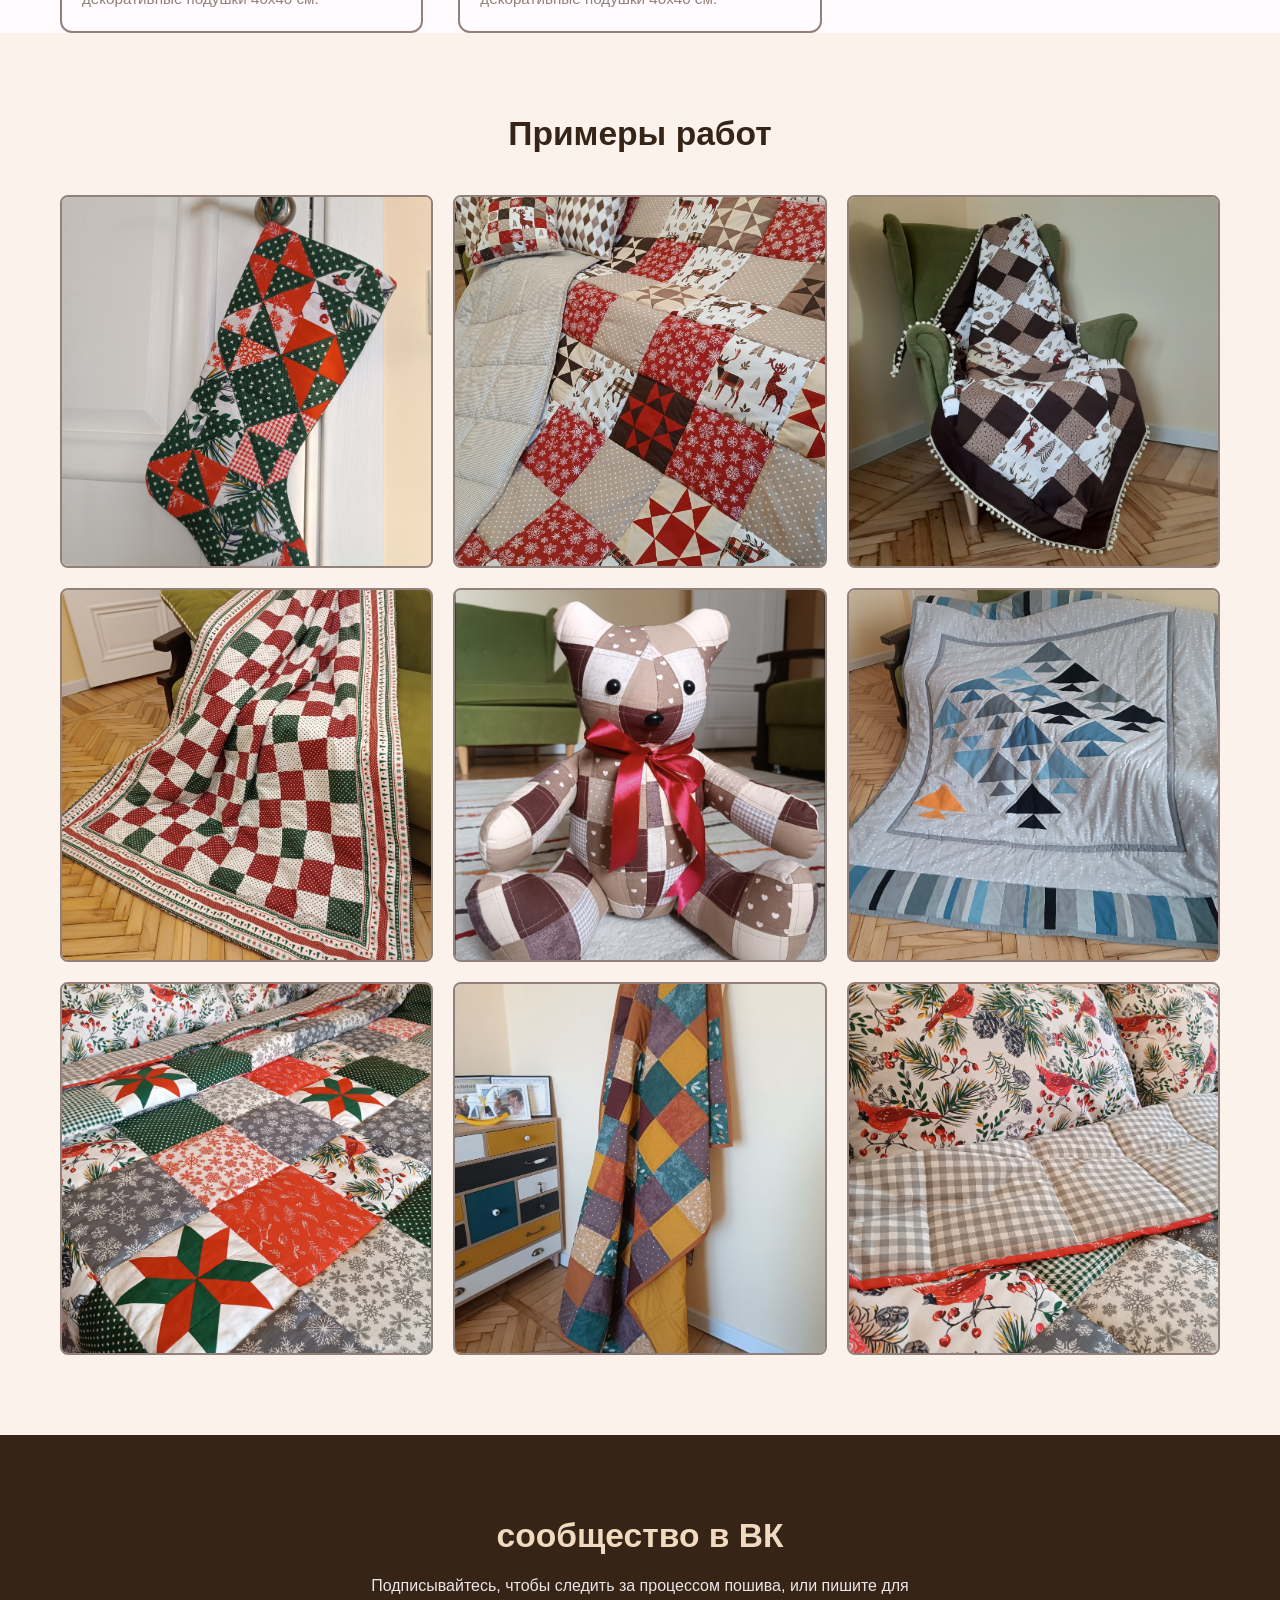
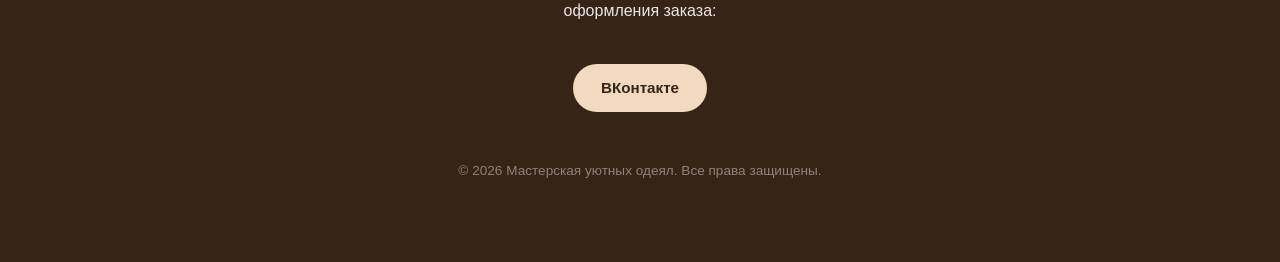
==== commit d06e28d3: "Update index.html" ====
--- a/index.html
+++ b/index.html
@@ -14,7 +14,8 @@
         <div class="container hero-grid">
             <div class="hero-content">
                 <span class="subtitle">текстиль ручной работы</span>
-                <h1>Мастер по пэчворку Ирина Маслова</h1>
+                <h2>Мастер по пэчворку</h2>
+                <h1>Ирина Маслова</h1>
                 <p class="bio">
                     Всем привет! Меня зовут Ирина и я шью лоскутные одеяла. Таким неожиданным для себя хобби я стала заниматься несколько лет назад. И совершенно внезапно. Жил-жил себе человек и тут вдруг бац – что-то такое из глубины геномного набора поднялось и постучало.
 Я считаю, что лоскутное одеяло должно быть в каджом доме. Во-первых, это красиво. Во-вторых, это эксклюзивно. В-третьих, это уютно. И самое главное – это стильно! Лоскутные одеяла это не только русско-народная хохлома. Это украшение дома, его изюминка. Не призываю вас немедленно садиться за машинку и что-то шить, но присмотреться к таким вещам для своего интерьера очень-очень стоит. Здесь я буду иногда показывать процесс подбора тканей, создание схем для одеял и конечно финальный результат.
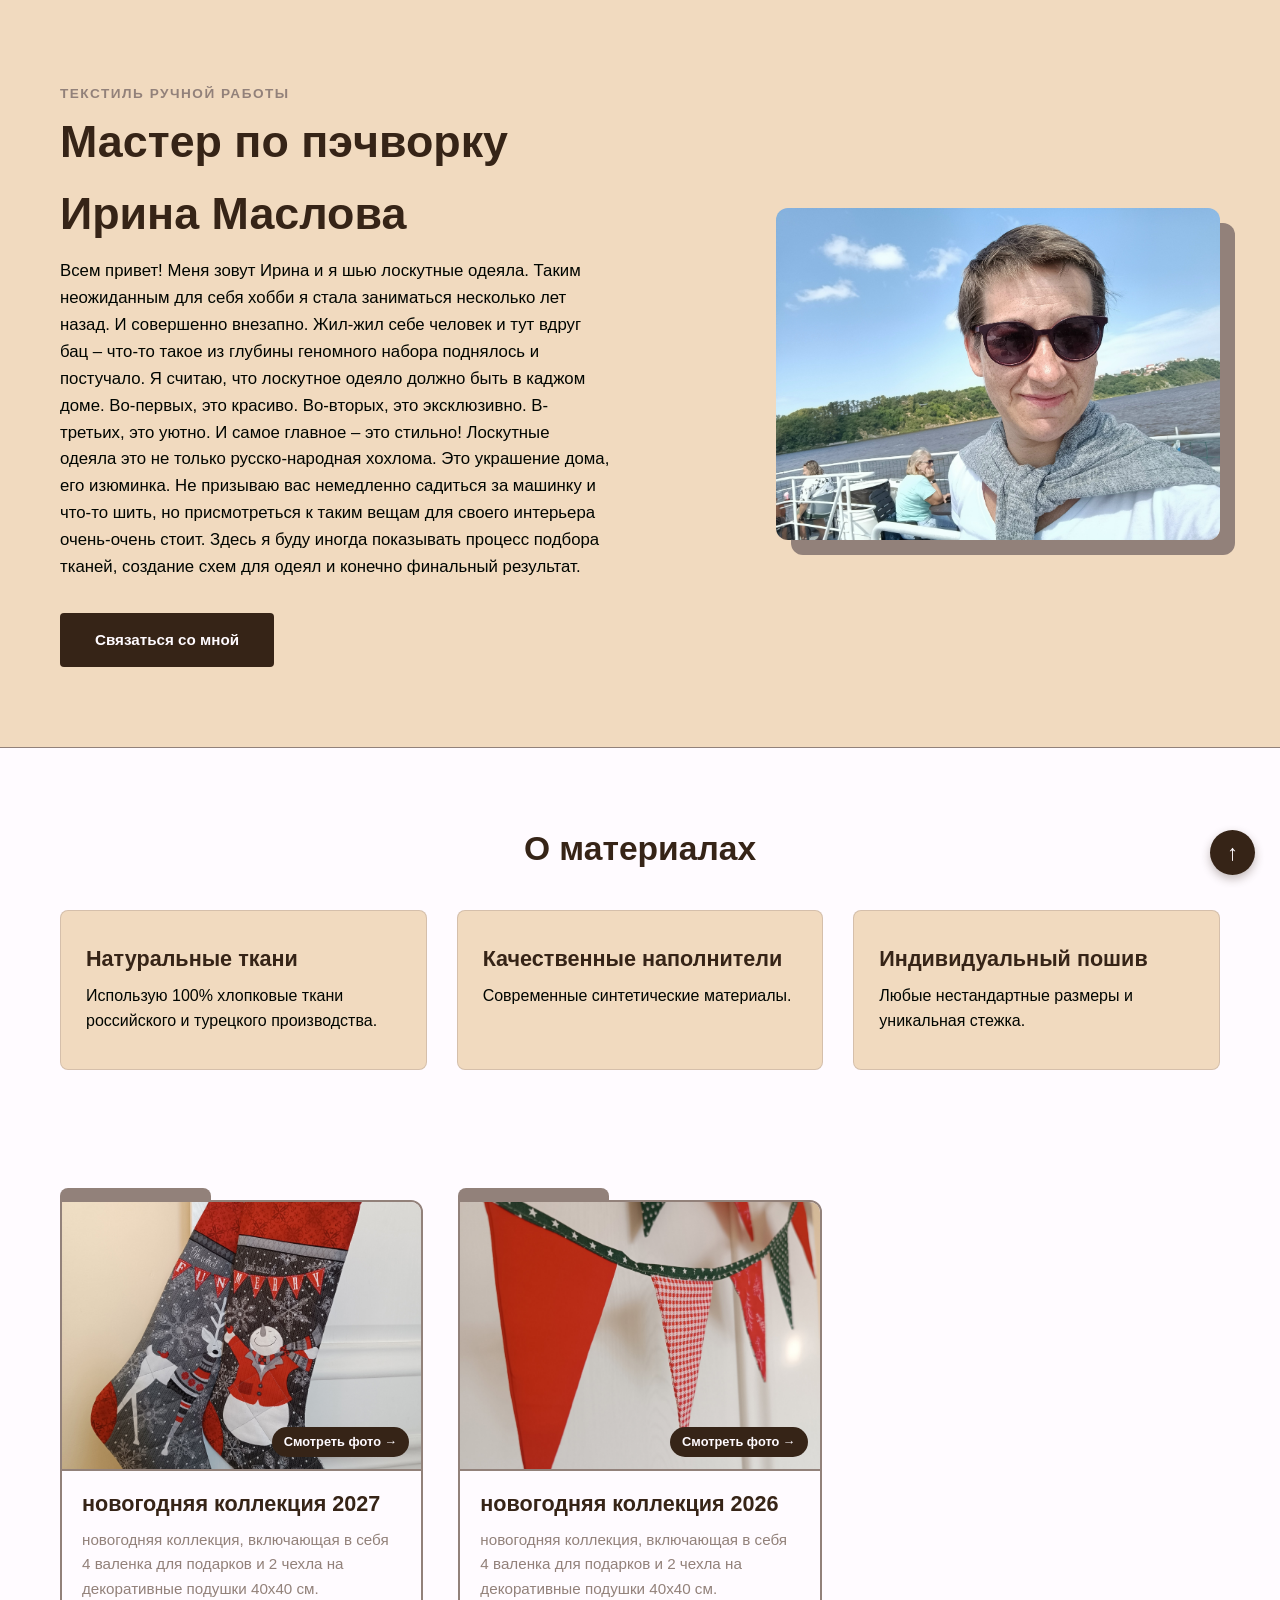
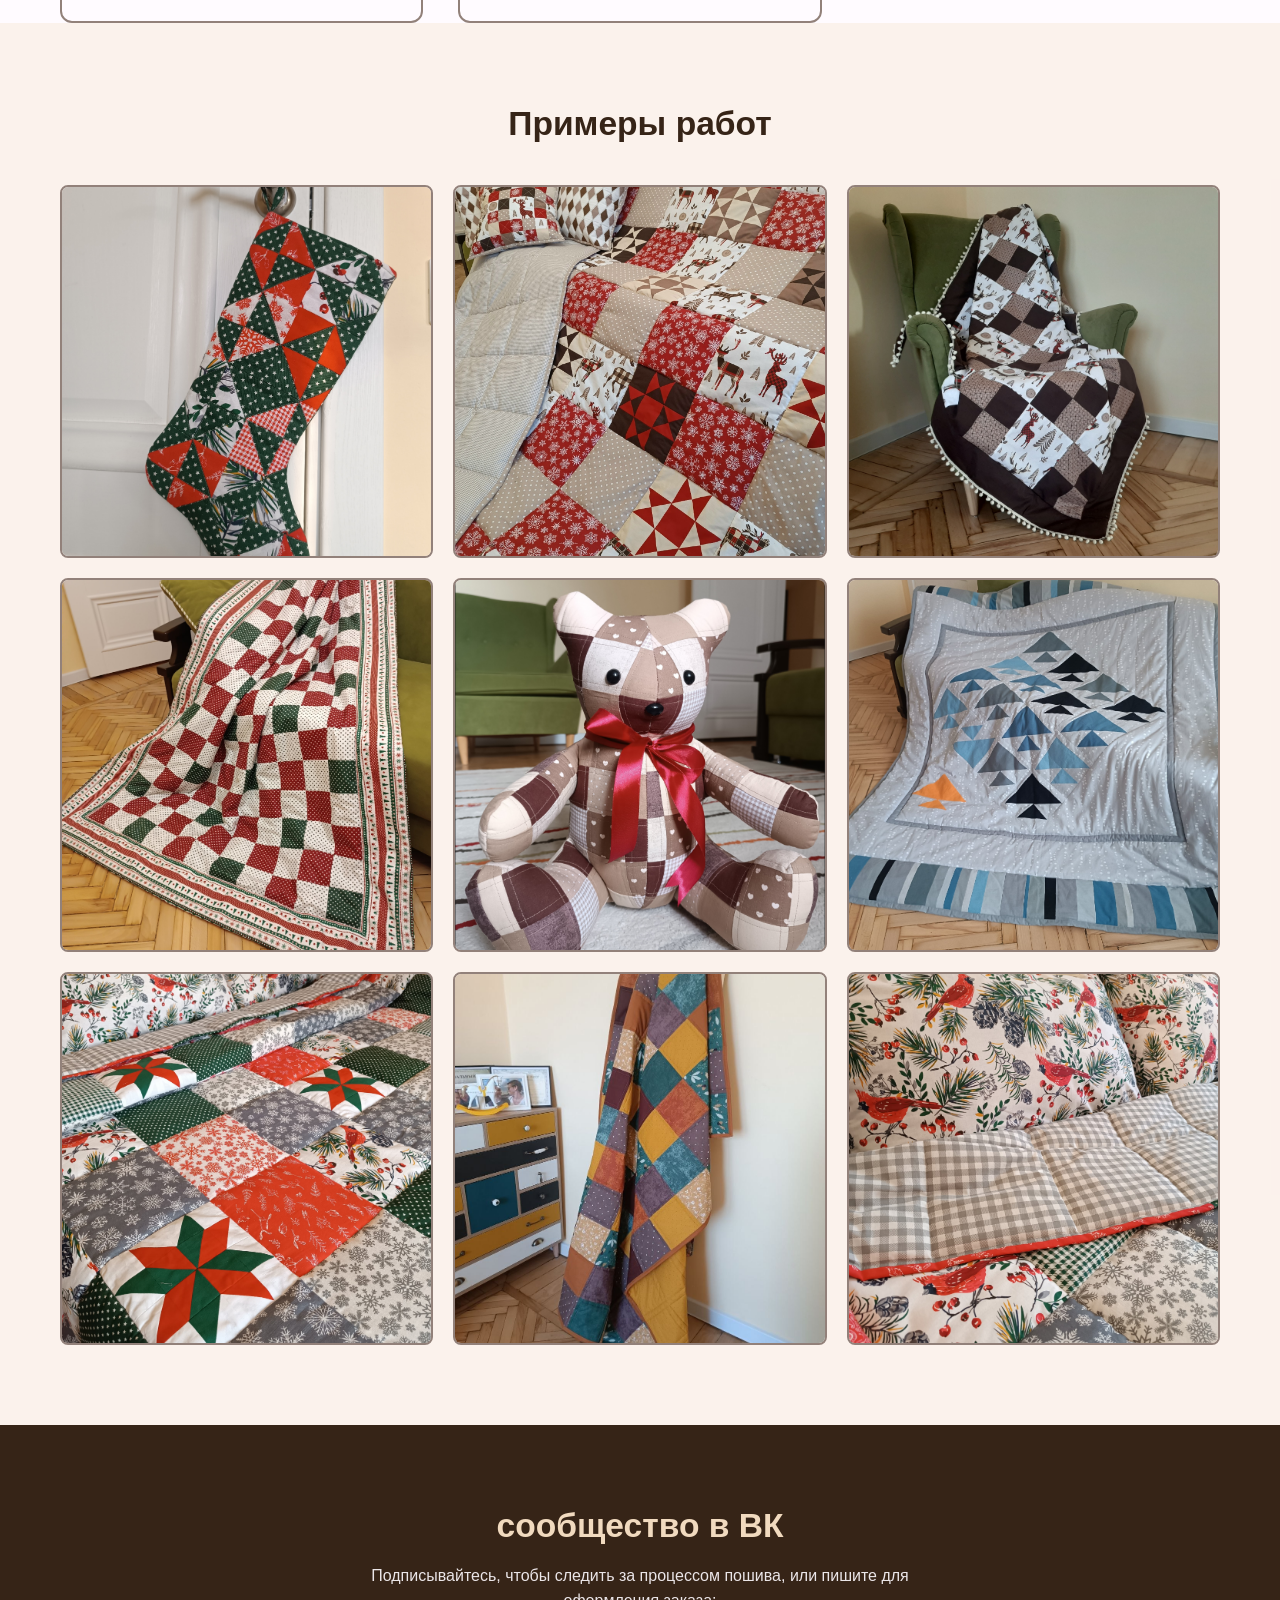
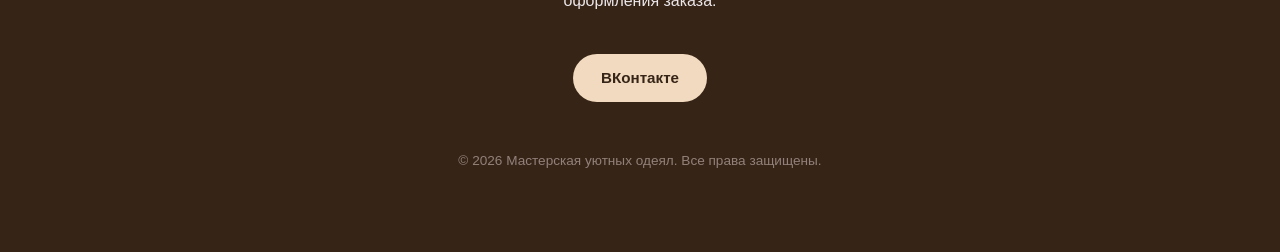
==== commit 0b326791: "Update index.html" ====
--- a/index.html
+++ b/index.html
@@ -14,7 +14,7 @@
         <div class="container hero-grid">
             <div class="hero-content">
                 <span class="subtitle">текстиль ручной работы</span>
-                <h2>Мастер по пэчворку</h2>
+                <h1>Мастер по пэчворку</h1>
                 <h1>Ирина Маслова</h1>
                 <p class="bio">
                     Всем привет! Меня зовут Ирина и я шью лоскутные одеяла. Таким неожиданным для себя хобби я стала заниматься несколько лет назад. И совершенно внезапно. Жил-жил себе человек и тут вдруг бац – что-то такое из глубины геномного набора поднялось и постучало.
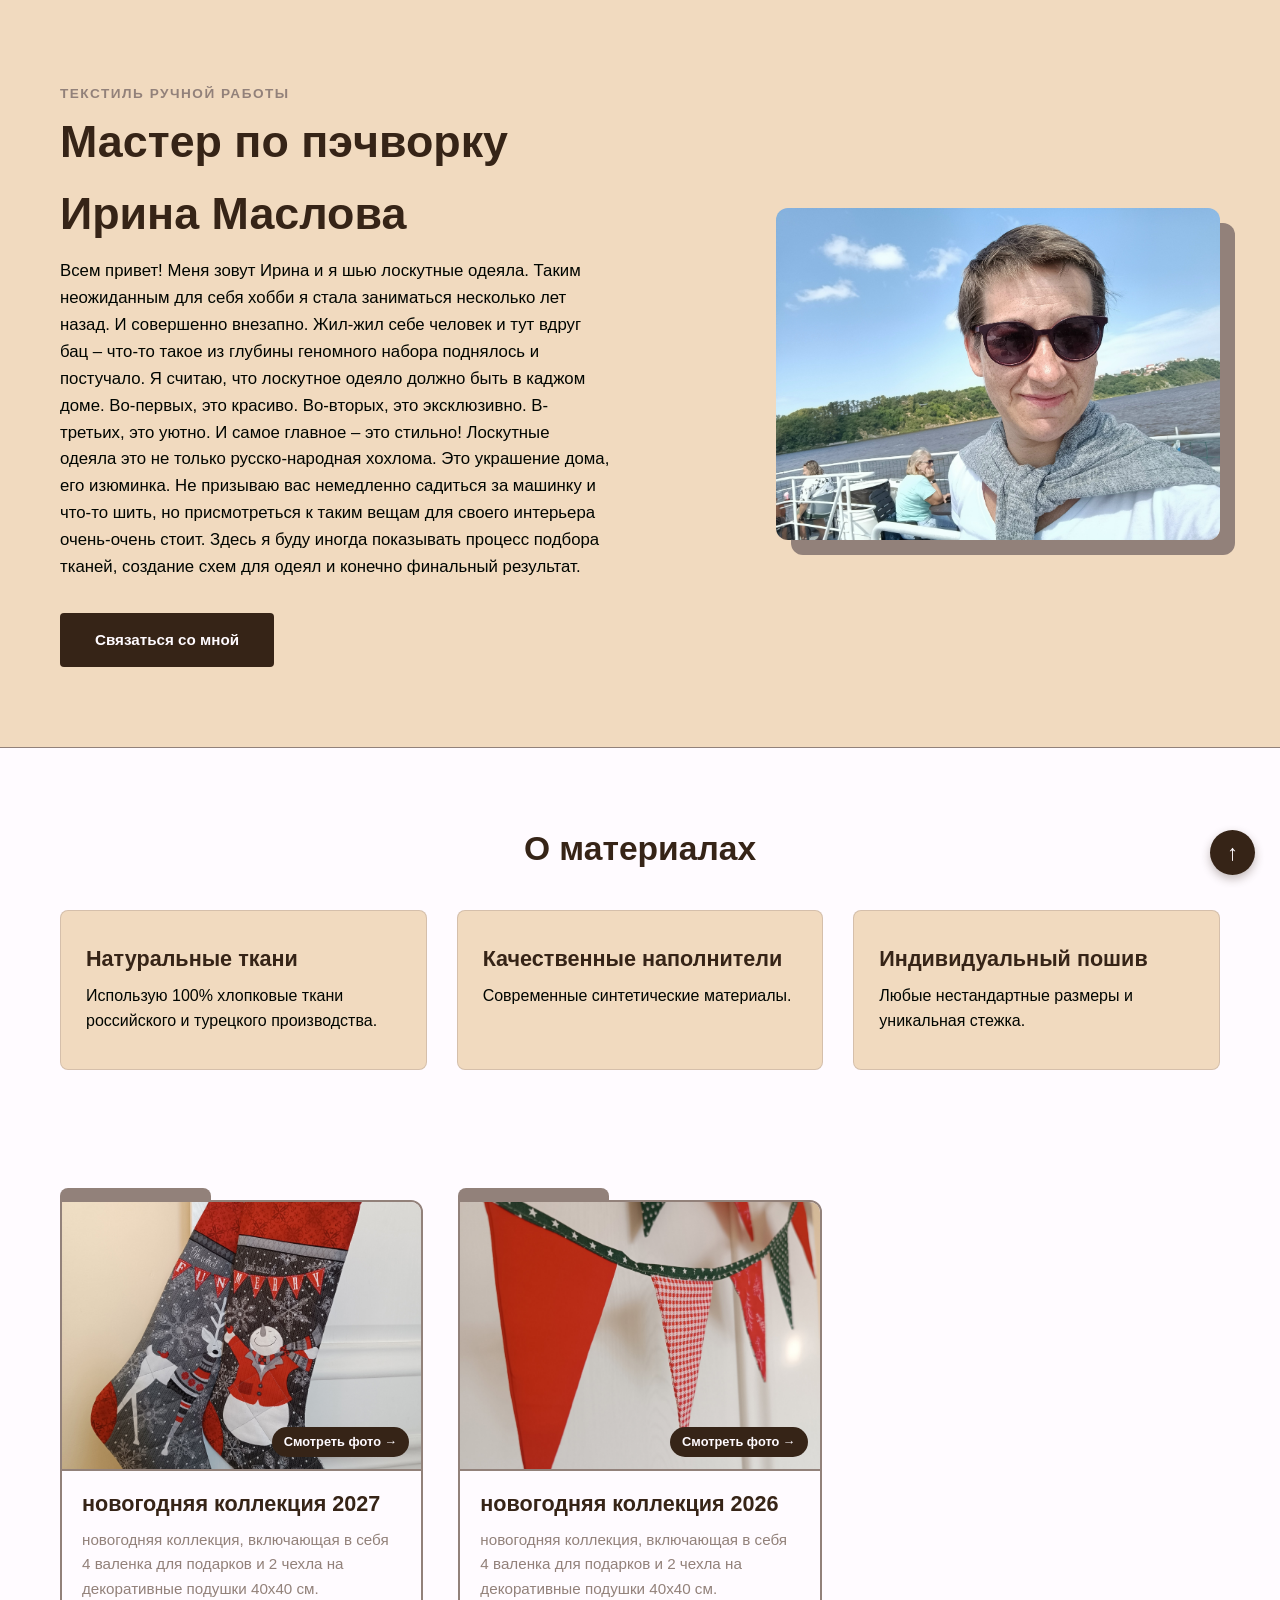
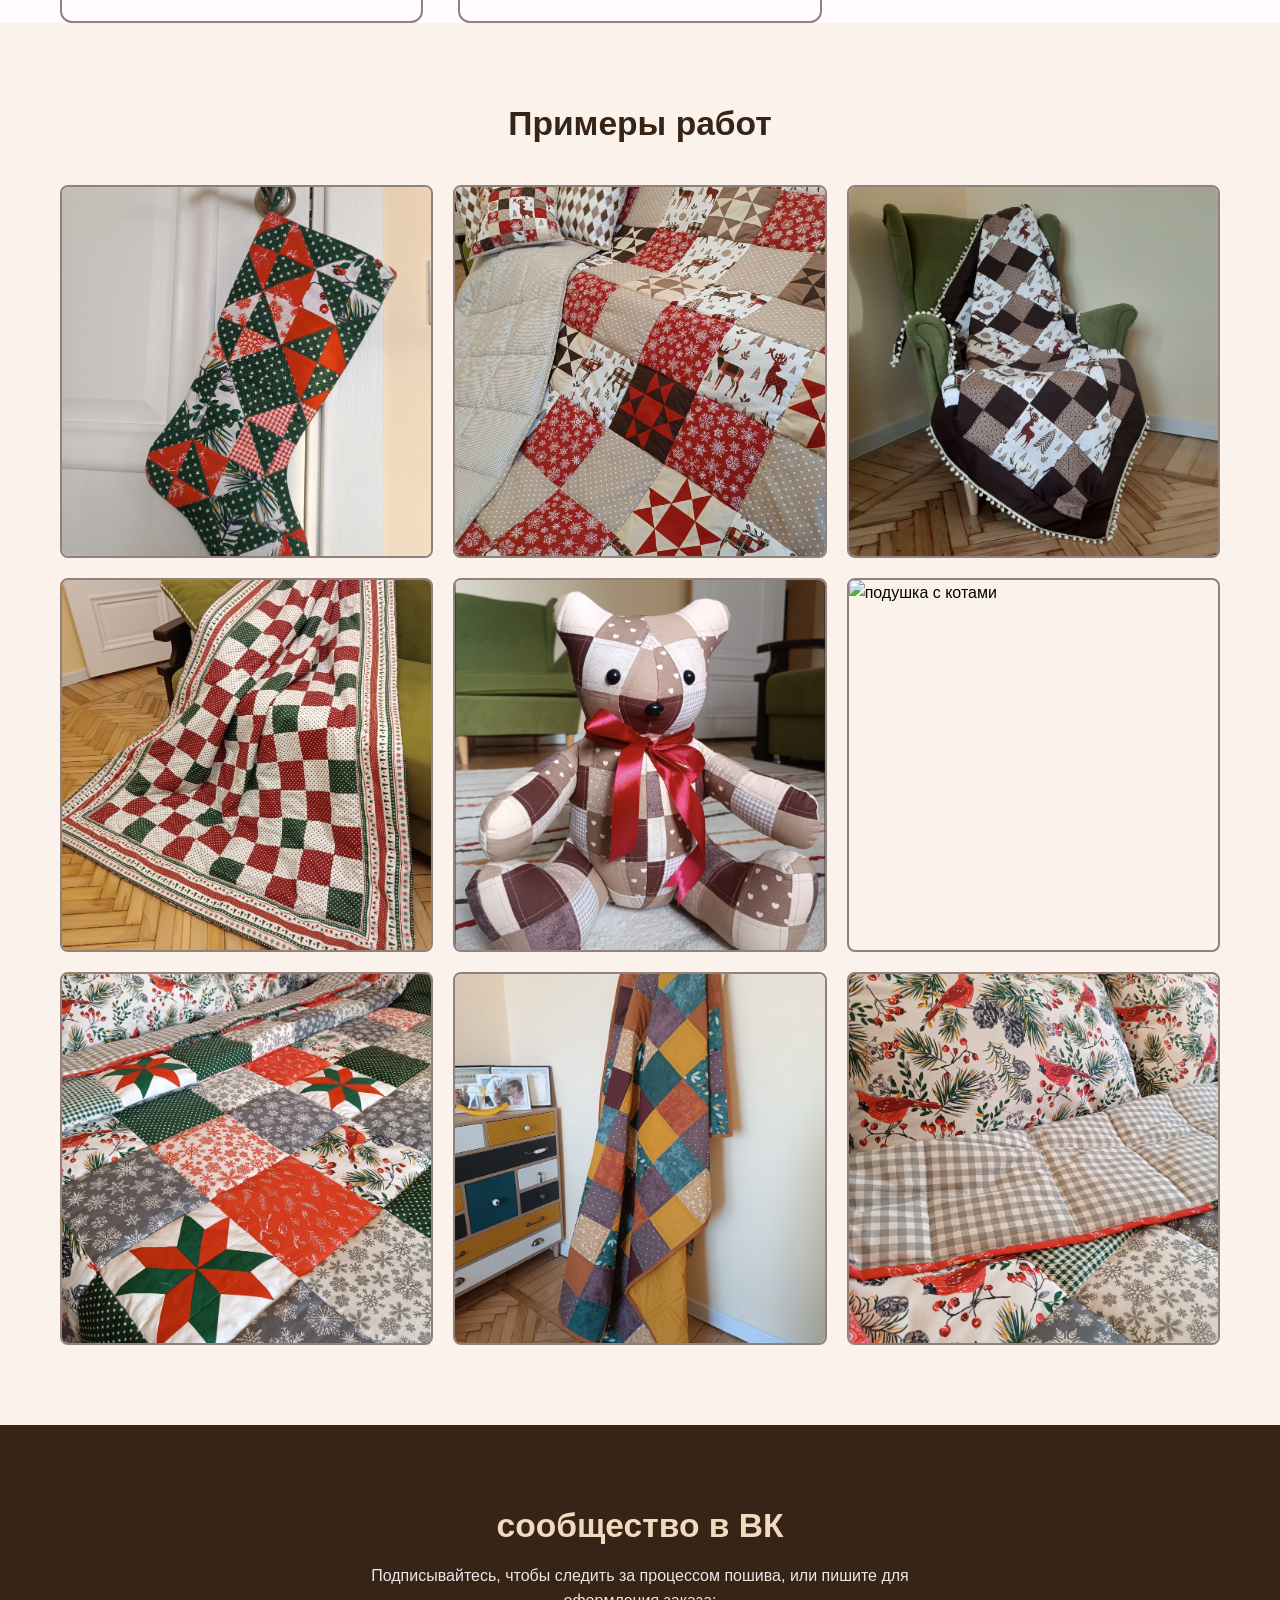
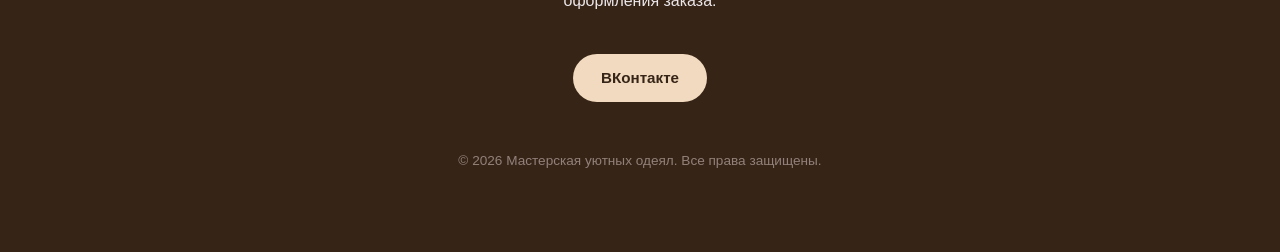
==== commit 1196df05: "Update index.html" ====
--- a/index.html
+++ b/index.html
@@ -105,7 +105,7 @@
                     <img src="foto 14.png" alt="мишка">
                 </div>
                 <div class="gallery-item">
-                    <img src="foto 6.jpg" alt="рыбы">
+                    <img src="подушка с котами.jpg" alt="подушка с котами">
                 </div>
                 <div class="gallery-item">
                     <img src="foto 9.jpg" alt="звёздочки">
